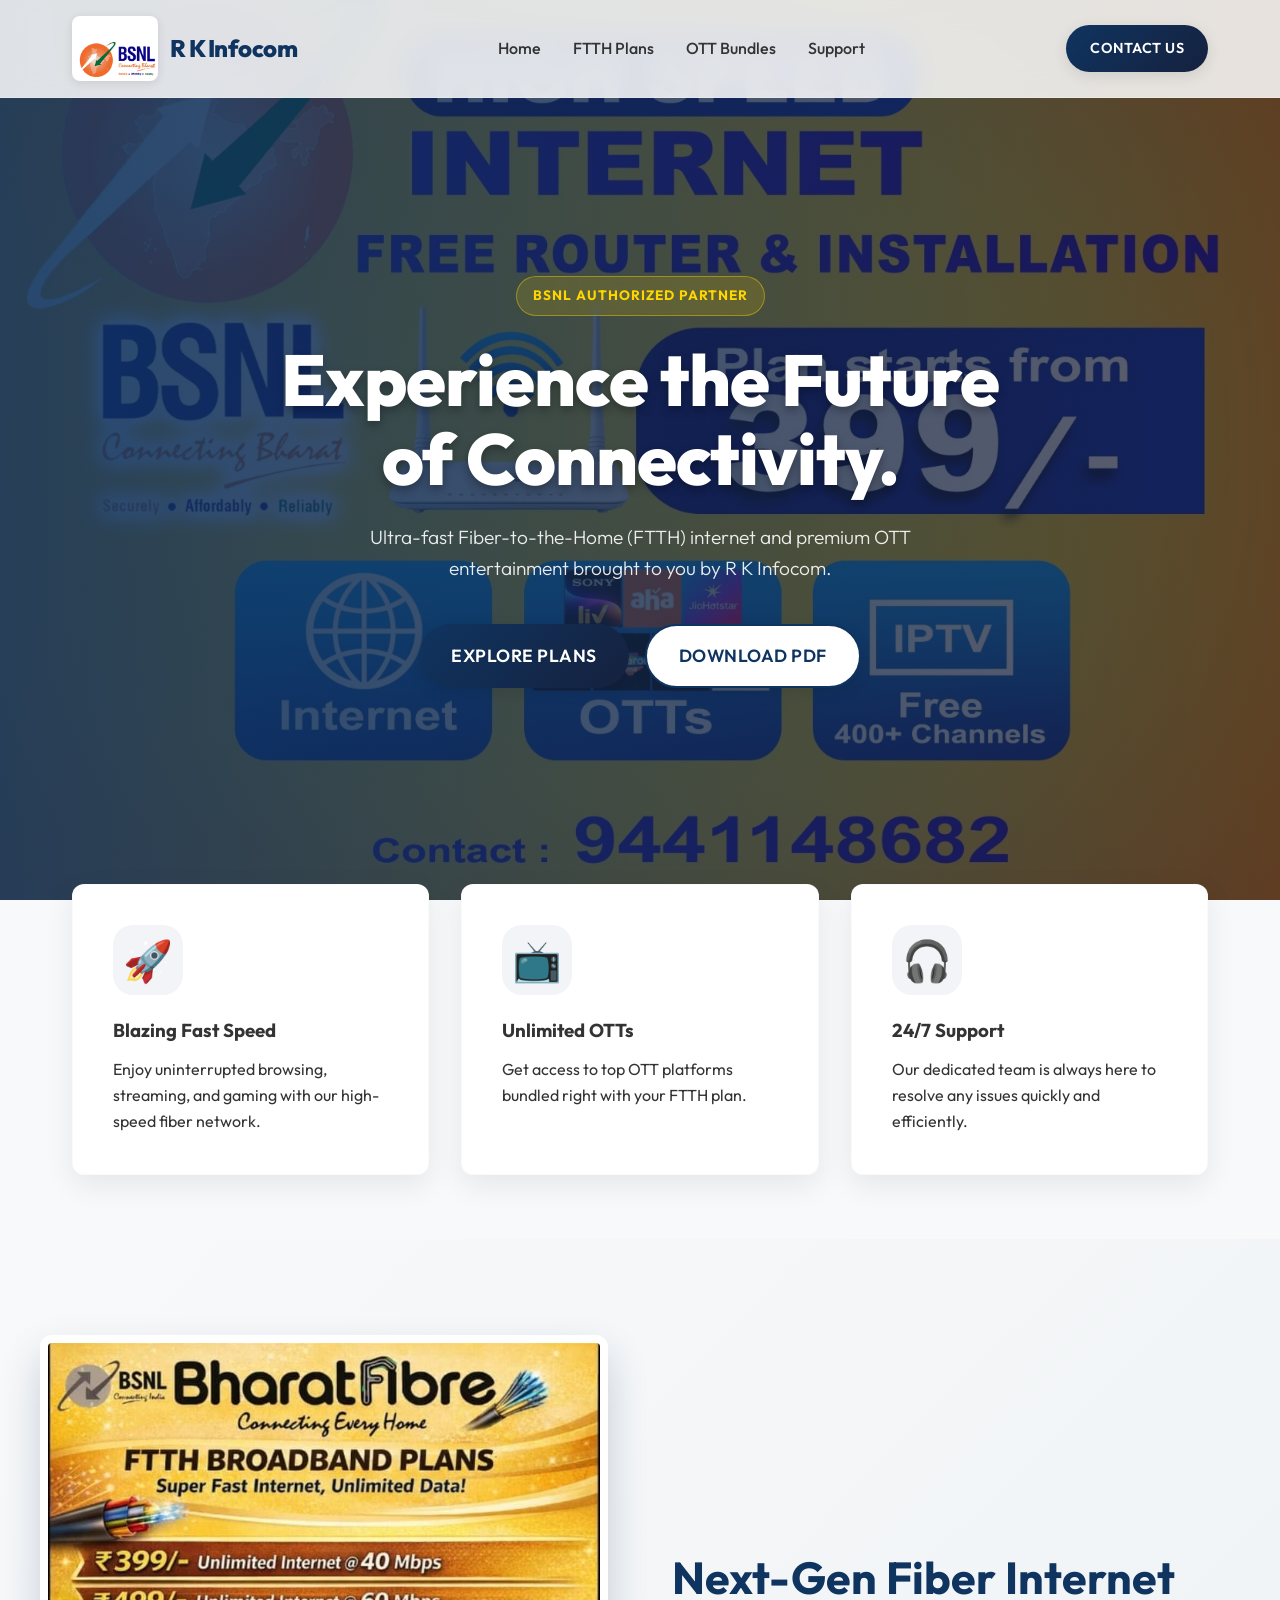
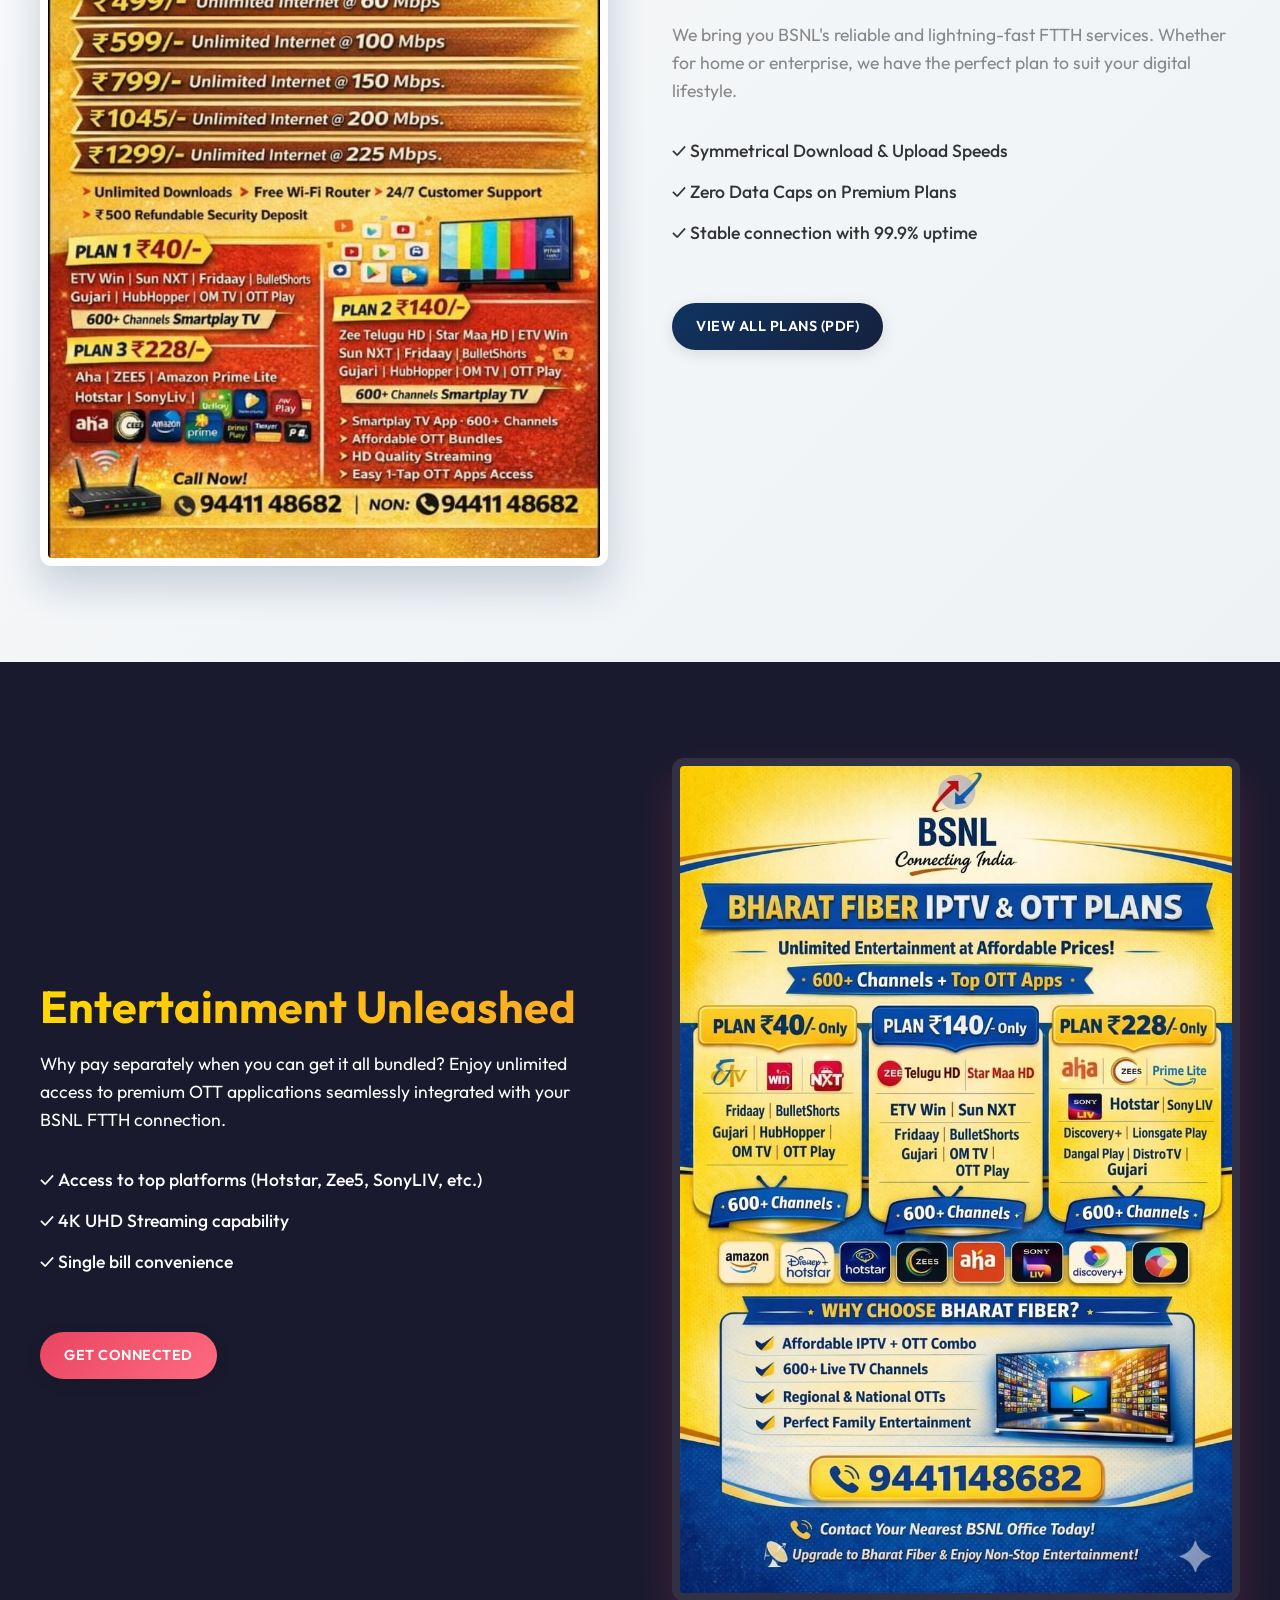
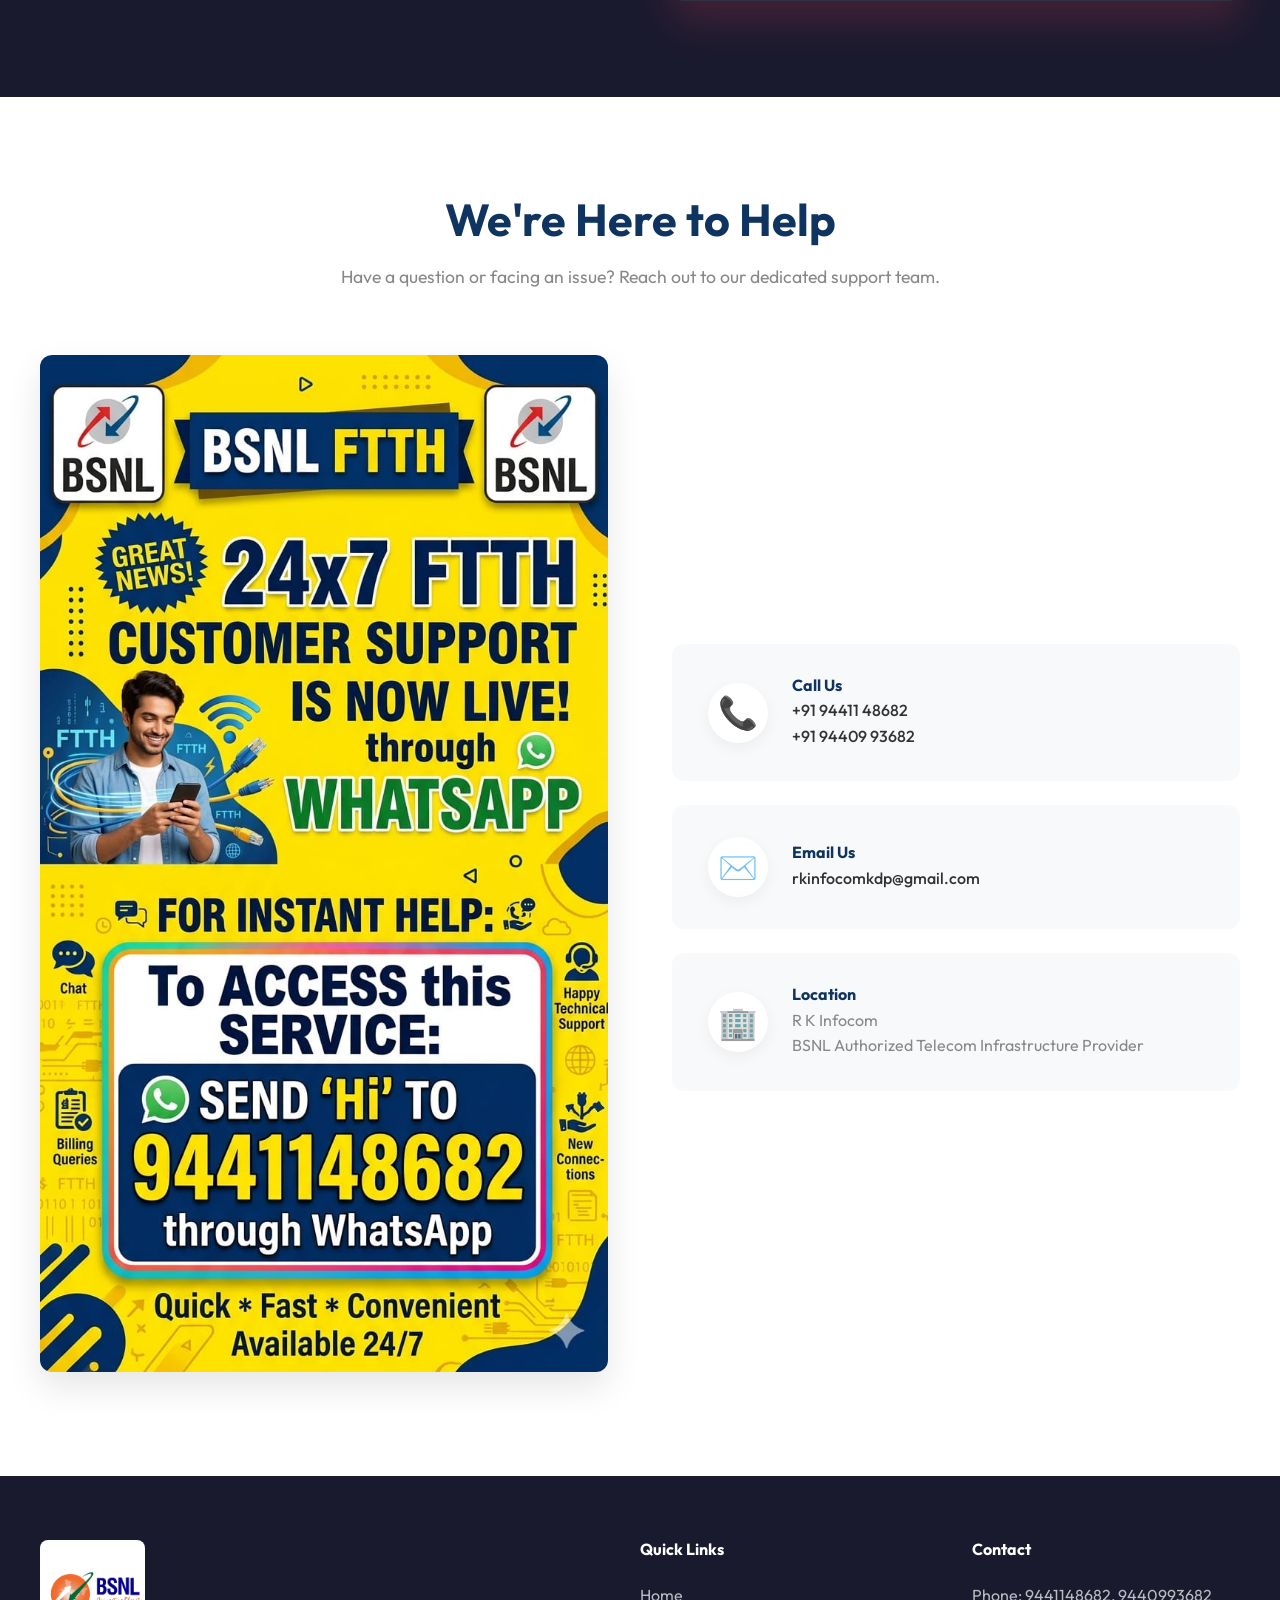
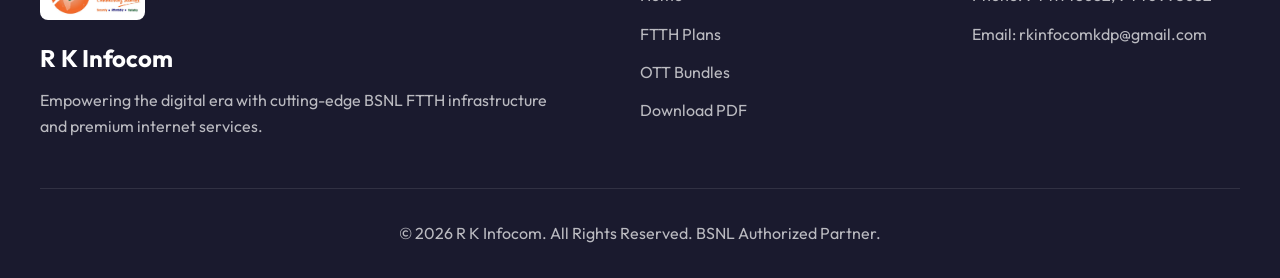
==== index.html @ 0e34efbb "Initial commit" ====
<!DOCTYPE html>
<html lang="en">
<head>
    <meta charset="UTF-8">
    <meta name="viewport" content="width=device-width, initial-scale=1.0">
    <title>R K Infocom | BSNL Authorized Telecom Infrastructure Provider</title>
    <meta name="description" content="R K Infocom - BSNL Authorized Telecom Infrastructure Provider. Experience blazing fast FTTH internet and unlimited OTT entertainment.">
    <link rel="preconnect" href="https://fonts.googleapis.com">
    <link rel="preconnect" href="https://fonts.gstatic.com" crossorigin>
    <link href="https://fonts.googleapis.com/css2?family=Outfit:wght@300;400;500;600;700;800&display=swap" rel="stylesheet">
    <link rel="stylesheet" href="style.css">
</head>
<body>
    <!-- Navbar -->
    <nav class="navbar" id="navbar">
        <div class="nav-container">
            <a href="#" class="logo-link">
                <img src="public/logo.jpg" alt="R K Infocom Logo" class="nav-logo">
                <span class="logo-text">R K Infocom</span>
            </a>
            <div class="nav-links">
                <a href="#hero">Home</a>
                <a href="#ftth">FTTH Plans</a>
                <a href="#ott">OTT Bundles</a>
                <a href="#support">Support</a>
            </div>
            <div class="nav-contact-btn">
                <a href="#support" class="btn btn-primary">Contact Us</a>
            </div>
            <div class="mobile-menu-btn" id="mobileMenuBtn">
                <span></span>
                <span></span>
                <span></span>
            </div>
        </div>
        <div class="mobile-menu" id="mobileMenu">
            <a href="#hero">Home</a>
            <a href="#ftth">FTTH Plans</a>
            <a href="#ott">OTT Bundles</a>
            <a href="#support">Support</a>
        </div>
    </nav>

    <!-- Hero Section -->
    <section id="hero" class="hero-section">
        <div class="hero-bg">
            <img src="public/poster.jpeg" alt="High Speed Internet Background" class="hero-img">
            <div class="hero-overlay"></div>
        </div>
        <div class="hero-content fade-up">
            <div class="badge">BSNL Authorized Partner</div>
            <h1 class="hero-title">Experience the Future of Connectivity.</h1>
            <p class="hero-subtitle">Ultra-fast Fiber-to-the-Home (FTTH) internet and premium OTT entertainment brought to you by R K Infocom.</p>
            <div class="hero-actions">
                <a href="#ftth" class="btn btn-primary btn-large">Explore Plans</a>
                <a href="public/FTTH_Plans.pdf" target="_blank" class="btn btn-secondary btn-large">Download PDF</a>
            </div>
        </div>
    </section>

    <!-- Features Overview -->
    <section class="features-section">
        <div class="features-grid">
            <div class="feature-card fade-up">
                <div class="feature-icon">🚀</div>
                <h3>Blazing Fast Speed</h3>
                <p>Enjoy uninterrupted browsing, streaming, and gaming with our high-speed fiber network.</p>
            </div>
            <div class="feature-card fade-up" style="transition-delay: 0.1s">
                <div class="feature-icon">📺</div>
                <h3>Unlimited OTTs</h3>
                <p>Get access to top OTT platforms bundled right with your FTTH plan.</p>
            </div>
            <div class="feature-card fade-up" style="transition-delay: 0.2s">
                <div class="feature-icon">🎧</div>
                <h3>24/7 Support</h3>
                <p>Our dedicated team is always here to resolve any issues quickly and efficiently.</p>
            </div>
        </div>
    </section>

    <!-- FTTH Plans Section -->
    <section id="ftth" class="content-section glass-bg">
        <div class="section-container row-reverse">
            <div class="section-text fade-up">
                <h2 class="section-title">Next-Gen Fiber Internet</h2>
                <p class="section-description">We bring you BSNL's reliable and lightning-fast FTTH services. Whether for home or enterprise, we have the perfect plan to suit your digital lifestyle.</p>
                <ul class="benefit-list">
                    <li>✓ Symmetrical Download & Upload Speeds</li>
                    <li>✓ Zero Data Caps on Premium Plans</li>
                    <li>✓ Stable connection with 99.9% uptime</li>
                </ul>
                <a href="public/FTTH_Plans.pdf" target="_blank" class="btn btn-primary mt-4">View All Plans (PDF)</a>
            </div>
            <div class="section-image fade-up">
                <div class="image-wrapper shadow-blue">
                    <img src="public/ftth.jpeg" alt="FTTH Plans Showcase">
                </div>
            </div>
        </div>
    </section>

    <!-- OTT Bundles Section -->
    <section id="ott" class="content-section bg-dark">
        <div class="section-container">
            <div class="section-text fade-up">
                <h2 class="section-title text-gradient">Entertainment Unleashed</h2>
                <p class="section-description text-light">Why pay separately when you can get it all bundled? Enjoy unlimited access to premium OTT applications seamlessly integrated with your BSNL FTTH connection.</p>
                <ul class="benefit-list text-light">
                    <li>✓ Access to top platforms (Hotstar, Zee5, SonyLIV, etc.)</li>
                    <li>✓ 4K UHD Streaming capability</li>
                    <li>✓ Single bill convenience</li>
                </ul>
                <a href="#support" class="btn btn-accent mt-4">Get Connected</a>
            </div>
            <div class="section-image fade-up">
                <div class="image-wrapper shadow-purple">
                    <img src="public/otts.jpeg" alt="OTT Entertainment Bundles">
                </div>
            </div>
        </div>
    </section>

    <!-- Support Section -->
    <section id="support" class="support-section">
        <div class="support-header fade-up">
            <h2 class="section-title">We're Here to Help</h2>
            <p class="section-description">Have a question or facing an issue? Reach out to our dedicated support team.</p>
        </div>
        
        <div class="support-container">
            <div class="support-image fade-up">
                <img src="public/support.jpeg" alt="Customer Support">
            </div>
            
            <div class="contact-cards fade-up">
                <div class="contact-card">
                    <div class="contact-icon">📞</div>
                    <div class="contact-info">
                        <h4>Call Us</h4>
                        <p><a href="tel:+919441148682">+91 94411 48682</a></p>
                        <p><a href="tel:+919440993682">+91 94409 93682</a></p>
                    </div>
                </div>
                
                <div class="contact-card">
                    <div class="contact-icon">✉️</div>
                    <div class="contact-info">
                        <h4>Email Us</h4>
                        <p><a href="mailto:rkinfocomkdp@gmail.com">rkinfocomkdp@gmail.com</a></p>
                    </div>
                </div>
                
                <div class="contact-card">
                    <div class="contact-icon">🏢</div>
                    <div class="contact-info">
                        <h4>Location</h4>
                        <p>R K Infocom</p>
                        <p>BSNL Authorized Telecom Infrastructure Provider</p>
                    </div>
                </div>
            </div>
        </div>
    </section>

    <!-- Footer -->
    <footer class="footer">
        <div class="footer-top">
            <div class="footer-brand">
                <img src="public/logo.jpg" alt="R K Infocom Logo" class="footer-logo">
                <h3>R K Infocom</h3>
                <p>Empowering the digital era with cutting-edge BSNL FTTH infrastructure and premium internet services.</p>
            </div>
            <div class="footer-links">
                <h4>Quick Links</h4>
                <a href="#hero">Home</a>
                <a href="#ftth">FTTH Plans</a>
                <a href="#ott">OTT Bundles</a>
                <a href="public/FTTH_Plans.pdf" target="_blank">Download PDF</a>
            </div>
            <div class="footer-contact">
                <h4>Contact</h4>
                <p>Phone: 9441148682, 9440993682</p>
                <p>Email: rkinfocomkdp@gmail.com</p>
            </div>
        </div>
        <div class="footer-bottom">
            <p>&copy; 2026 R K Infocom. All Rights Reserved. BSNL Authorized Partner.</p>
        </div>
    </footer>

    <script src="script.js"></script>
</body>
</html>
---- style.css ----
:root {
    --primary: #0f3460;
    --primary-light: #16213e;
    --secondary: #e94560;
    --accent: #f9a826;
    --yellow: #ffd700;
    --bg-light: #f8f9fa;
    --bg-dark: #1a1a2e;
    --text-main: #333333;
    --text-light: #ffffff;
    --text-muted: #888888;
    --glass-bg: rgba(255, 255, 255, 0.85);
    --glass-border: rgba(255, 255, 255, 0.2);
    --shadow: 0 8px 32px rgba(0, 0, 0, 0.1);
    --radius: 12px;
    --transition: 0.3s cubic-bezier(0.25, 0.8, 0.25, 1);
}

* {
    margin: 0;
    padding: 0;
    box-sizing: border-box;
    font-family: 'Outfit', sans-serif;
    scroll-behavior: smooth;
}

body {
    background-color: var(--bg-light);
    color: var(--text-main);
    overflow-x: hidden;
    line-height: 1.6;
}

/* Typography */
h1, h2, h3, h4, h5, h6 {
    font-weight: 700;
    line-height: 1.2;
    margin-bottom: 1rem;
}

a {
    text-decoration: none;
    color: inherit;
    transition: var(--transition);
}

.text-gradient {
    background: linear-gradient(90deg, var(--yellow), var(--accent));
    -webkit-background-clip: text;
    -webkit-text-fill-color: transparent;
}

.text-light {
    color: var(--text-light) !important;
}

.mt-4 {
    margin-top: 1.5rem;
}

/* Buttons */
.btn {
    display: inline-flex;
    align-items: center;
    justify-content: center;
    padding: 0.75rem 1.5rem;
    border-radius: 50px;
    font-weight: 600;
    cursor: pointer;
    border: none;
    transition: var(--transition);
    text-transform: uppercase;
    letter-spacing: 0.5px;
    font-size: 0.9rem;
    box-shadow: 0 4px 15px rgba(0,0,0,0.1);
}

.btn:hover {
    transform: translateY(-3px);
    box-shadow: 0 8px 20px rgba(0,0,0,0.15);
}

.btn-primary {
    background: linear-gradient(135deg, var(--primary), var(--primary-light));
    color: white;
}

.btn-primary:hover {
    background: linear-gradient(135deg, var(--primary-light), var(--primary));
    color: white;
}

.btn-secondary {
    background: white;
    color: var(--primary);
    border: 2px solid var(--primary);
}

.btn-secondary:hover {
    background: var(--primary);
    color: white;
}

.btn-accent {
    background: linear-gradient(135deg, var(--secondary), #ff6b81);
    color: white;
}

.btn-accent:hover {
    box-shadow: 0 8px 25px rgba(233, 69, 96, 0.4);
    color: white;
}

.btn-large {
    padding: 1rem 2rem;
    font-size: 1.1rem;
}

/* Navbar */
.navbar {
    position: fixed;
    top: 0;
    left: 0;
    width: 100%;
    z-index: 1000;
    background: var(--glass-bg);
    backdrop-filter: blur(12px);
    -webkit-backdrop-filter: blur(12px);
    border-bottom: 1px solid var(--glass-border);
    transition: var(--transition);
}

.navbar.scrolled {
    box-shadow: var(--shadow);
    background: rgba(255, 255, 255, 0.95);
}

.nav-container {
    max-width: 1200px;
    margin: 0 auto;
    padding: 1rem 2rem;
    display: flex;
    justify-content: space-between;
    align-items: center;
}

.logo-link {
    display: flex;
    align-items: center;
    gap: 12px;
}

.nav-logo {
    height: 65px;
    width: auto;
    border-radius: 8px;
    box-shadow: 0 2px 10px rgba(0,0,0,0.1);
    background-color: white;
    padding: 2px;
}

.logo-text {
    font-size: 1.5rem;
    font-weight: 800;
    color: var(--primary);
    letter-spacing: -0.5px;
}

.nav-links {
    display: flex;
    gap: 2rem;
}

.nav-links a {
    font-weight: 500;
    color: var(--text-main);
    position: relative;
}

.nav-links a::after {
    content: '';
    position: absolute;
    bottom: -4px;
    left: 0;
    width: 0;
    height: 2px;
    background: var(--secondary);
    transition: var(--transition);
}

.nav-links a:hover {
    color: var(--secondary);
}

.nav-links a:hover::after {
    width: 100%;
}

.mobile-menu-btn {
    display: none;
    flex-direction: column;
    gap: 5px;
    cursor: pointer;
}

.mobile-menu-btn span {
    width: 25px;
    height: 3px;
    background-color: var(--primary);
    transition: var(--transition);
}

.mobile-menu {
    display: none;
    background: white;
    padding: 1rem 2rem;
    box-shadow: 0 10px 20px rgba(0,0,0,0.1);
}

.mobile-menu.active {
    display: flex;
    flex-direction: column;
    gap: 1rem;
}

.mobile-menu a {
    font-weight: 500;
    padding: 0.5rem 0;
    border-bottom: 1px solid #eee;
}

/* Hero Section */
.hero-section {
    position: relative;
    min-height: 100vh;
    display: flex;
    align-items: center;
    padding: 8rem 2rem 4rem;
    overflow: hidden;
}

.hero-bg {
    position: absolute;
    top: 0;
    left: 0;
    width: 100%;
    height: 100%;
    z-index: -1;
}

.hero-img {
    width: 100%;
    height: 100%;
    object-fit: cover;
}

.hero-overlay {
    position: absolute;
    top: 0;
    left: 0;
    width: 100%;
    height: 100%;
    background: linear-gradient(to right, rgba(15, 52, 96, 0.9) 0%, rgba(26, 26, 46, 0.7) 100%);
}

.hero-content {
    max-width: 800px;
    margin: 0 auto;
    text-align: center;
    color: white;
    z-index: 1;
}

.badge {
    display: inline-block;
    padding: 0.5rem 1rem;
    background: rgba(255, 215, 0, 0.15);
    backdrop-filter: blur(4px);
    border: 1px solid rgba(255, 215, 0, 0.4);
    border-radius: 50px;
    font-size: 0.85rem;
    font-weight: 700;
    margin-bottom: 1.5rem;
    letter-spacing: 1px;
    text-transform: uppercase;
    color: var(--yellow);
}

.hero-title {
    font-size: 4.5rem;
    font-weight: 800;
    line-height: 1.1;
    margin-bottom: 1.5rem;
    letter-spacing: -1px;
    text-shadow: 0 4px 10px rgba(0,0,0,0.3);
}

.hero-subtitle {
    font-size: 1.2rem;
    font-weight: 300;
    margin-bottom: 2.5rem;
    opacity: 0.9;
    max-width: 600px;
    margin-left: auto;
    margin-right: auto;
}

.hero-actions {
    display: flex;
    gap: 1rem;
    justify-content: center;
}

/* Features Grid */
.features-section {
    padding: 4rem 2rem;
    max-width: 1200px;
    margin: -5rem auto 0;
    position: relative;
    z-index: 10;
}

.features-grid {
    display: grid;
    grid-template-columns: repeat(auto-fit, minmax(300px, 1fr));
    gap: 2rem;
}

.feature-card {
    background: white;
    padding: 2.5rem;
    border-radius: var(--radius);
    box-shadow: 0 10px 30px rgba(0,0,0,0.08);
    transition: var(--transition);
    border: 1px solid rgba(0,0,0,0.02);
}

.feature-card:hover {
    transform: translateY(-10px);
    box-shadow: 0 15px 40px rgba(0,0,0,0.12);
}

.feature-icon {
    font-size: 2.5rem;
    margin-bottom: 1.5rem;
    background: rgba(15, 52, 96, 0.05);
    width: 70px;
    height: 70px;
    display: flex;
    align-items: center;
    justify-content: center;
    border-radius: 20px;
}

/* Content Sections */
.content-section {
    padding: 6rem 2rem;
}

.glass-bg {
    background: linear-gradient(135deg, #f8f9fa 0%, #eef2f5 100%);
}

.bg-dark {
    background-color: var(--bg-dark);
    color: white;
}

.section-container {
    max-width: 1200px;
    margin: 0 auto;
    display: flex;
    align-items: center;
    gap: 4rem;
}

.section-container.row-reverse {
    flex-direction: row-reverse;
}

.section-text {
    flex: 1;
}

.section-title {
    font-size: 2.8rem;
    margin-bottom: 1rem;
    color: var(--primary);
}

.bg-dark .section-title {
    color: white;
}

.section-description {
    font-size: 1.1rem;
    color: var(--text-muted);
    margin-bottom: 2rem;
}

.benefit-list {
    list-style: none;
    margin-bottom: 2rem;
}

.benefit-list li {
    font-size: 1.1rem;
    margin-bottom: 0.8rem;
    display: flex;
    align-items: center;
    gap: 10px;
    font-weight: 500;
}

.section-image {
    flex: 1;
    position: relative;
}

.image-wrapper {
    border-radius: var(--radius);
    overflow: hidden;
    transition: var(--transition);
}

.image-wrapper img {
    width: 100%;
    height: auto;
    display: block;
    transition: transform 0.5s ease;
}

.image-wrapper:hover img {
    transform: scale(1.05);
}

.shadow-blue {
    box-shadow: 0 20px 40px rgba(15, 52, 96, 0.2);
    border: 8px solid white;
}

.shadow-purple {
    box-shadow: 0 20px 40px rgba(233, 69, 96, 0.2);
    border: 8px solid rgba(255, 255, 255, 0.1);
}

/* Support Section */
.support-section {
    padding: 6rem 2rem;
    background: #ffffff;
}

.support-header {
    text-align: center;
    max-width: 700px;
    margin: 0 auto 4rem;
}

.support-container {
    max-width: 1200px;
    margin: 0 auto;
    display: flex;
    gap: 4rem;
    align-items: center;
}

.support-image {
    flex: 1;
}

.support-image img {
    width: 100%;
    border-radius: var(--radius);
    box-shadow: 0 15px 35px rgba(0,0,0,0.1);
}

.contact-cards {
    flex: 1;
    display: flex;
    flex-direction: column;
    gap: 1.5rem;
}

.contact-card {
    display: flex;
    align-items: center;
    gap: 1.5rem;
    padding: 2rem;
    background: #f8f9fa;
    border-radius: var(--radius);
    transition: var(--transition);
    border-left: 4px solid transparent;
}

.contact-card:hover {
    background: white;
    box-shadow: 0 10px 25px rgba(0,0,0,0.05);
    border-left: 4px solid var(--secondary);
    transform: translateX(5px);
}

.contact-icon {
    font-size: 2rem;
    background: white;
    width: 60px;
    height: 60px;
    display: flex;
    align-items: center;
    justify-content: center;
    border-radius: 50%;
    box-shadow: 0 5px 15px rgba(0,0,0,0.05);
}

.contact-info h4 {
    margin-bottom: 0.2rem;
    color: var(--primary);
}

.contact-info p {
    color: var(--text-muted);
}

.contact-info a {
    color: var(--text-main);
    font-weight: 500;
}

.contact-info a:hover {
    color: var(--secondary);
}

/* Footer */
.footer {
    background: var(--bg-dark);
    color: rgba(255, 255, 255, 0.7);
    padding: 4rem 2rem 2rem;
}

.footer-top {
    max-width: 1200px;
    margin: 0 auto;
    display: grid;
    grid-template-columns: 2fr 1fr 1fr;
    gap: 4rem;
    margin-bottom: 3rem;
}

.footer-logo {
    height: 80px;
    border-radius: 8px;
    margin-bottom: 1rem;
    background-color: white;
    padding: 4px;
}

.footer-brand h3 {
    color: white;
    font-size: 1.5rem;
}

.footer-links h4, .footer-contact h4 {
    color: white;
    margin-bottom: 1.5rem;
}

.footer-links a {
    display: block;
    margin-bottom: 0.8rem;
}

.footer-links a:hover {
    color: var(--accent);
    padding-left: 5px;
}

.footer-contact p {
    margin-bottom: 0.8rem;
}

.footer-bottom {
    max-width: 1200px;
    margin: 0 auto;
    text-align: center;
    padding-top: 2rem;
    border-top: 1px solid rgba(255, 255, 255, 0.1);
}

/* Animations */
.fade-up {
    opacity: 0;
    transform: translateY(30px);
    transition: opacity 0.8s ease-out, transform 0.8s ease-out;
}

.fade-up.visible {
    opacity: 1;
    transform: translateY(0);
}

/* Responsive */
@media (max-width: 992px) {
    .hero-title {
        font-size: 3.5rem;
    }
    .section-container, .support-container {
        flex-direction: column !important;
    }
    .features-section {
        margin-top: 0;
        padding-top: 2rem;
    }
    .footer-top {
        grid-template-columns: 1fr 1fr;
    }
}

@media (max-width: 768px) {
    .nav-links, .nav-contact-btn {
        display: none;
    }
    .mobile-menu-btn {
        display: flex;
    }
    .hero-title {
        font-size: 2.8rem;
    }
    .hero-actions {
        flex-direction: column;
    }
    .footer-top {
        grid-template-columns: 1fr;
        gap: 2rem;
    }
    .section-title {
        font-size: 2.2rem;
    }
}
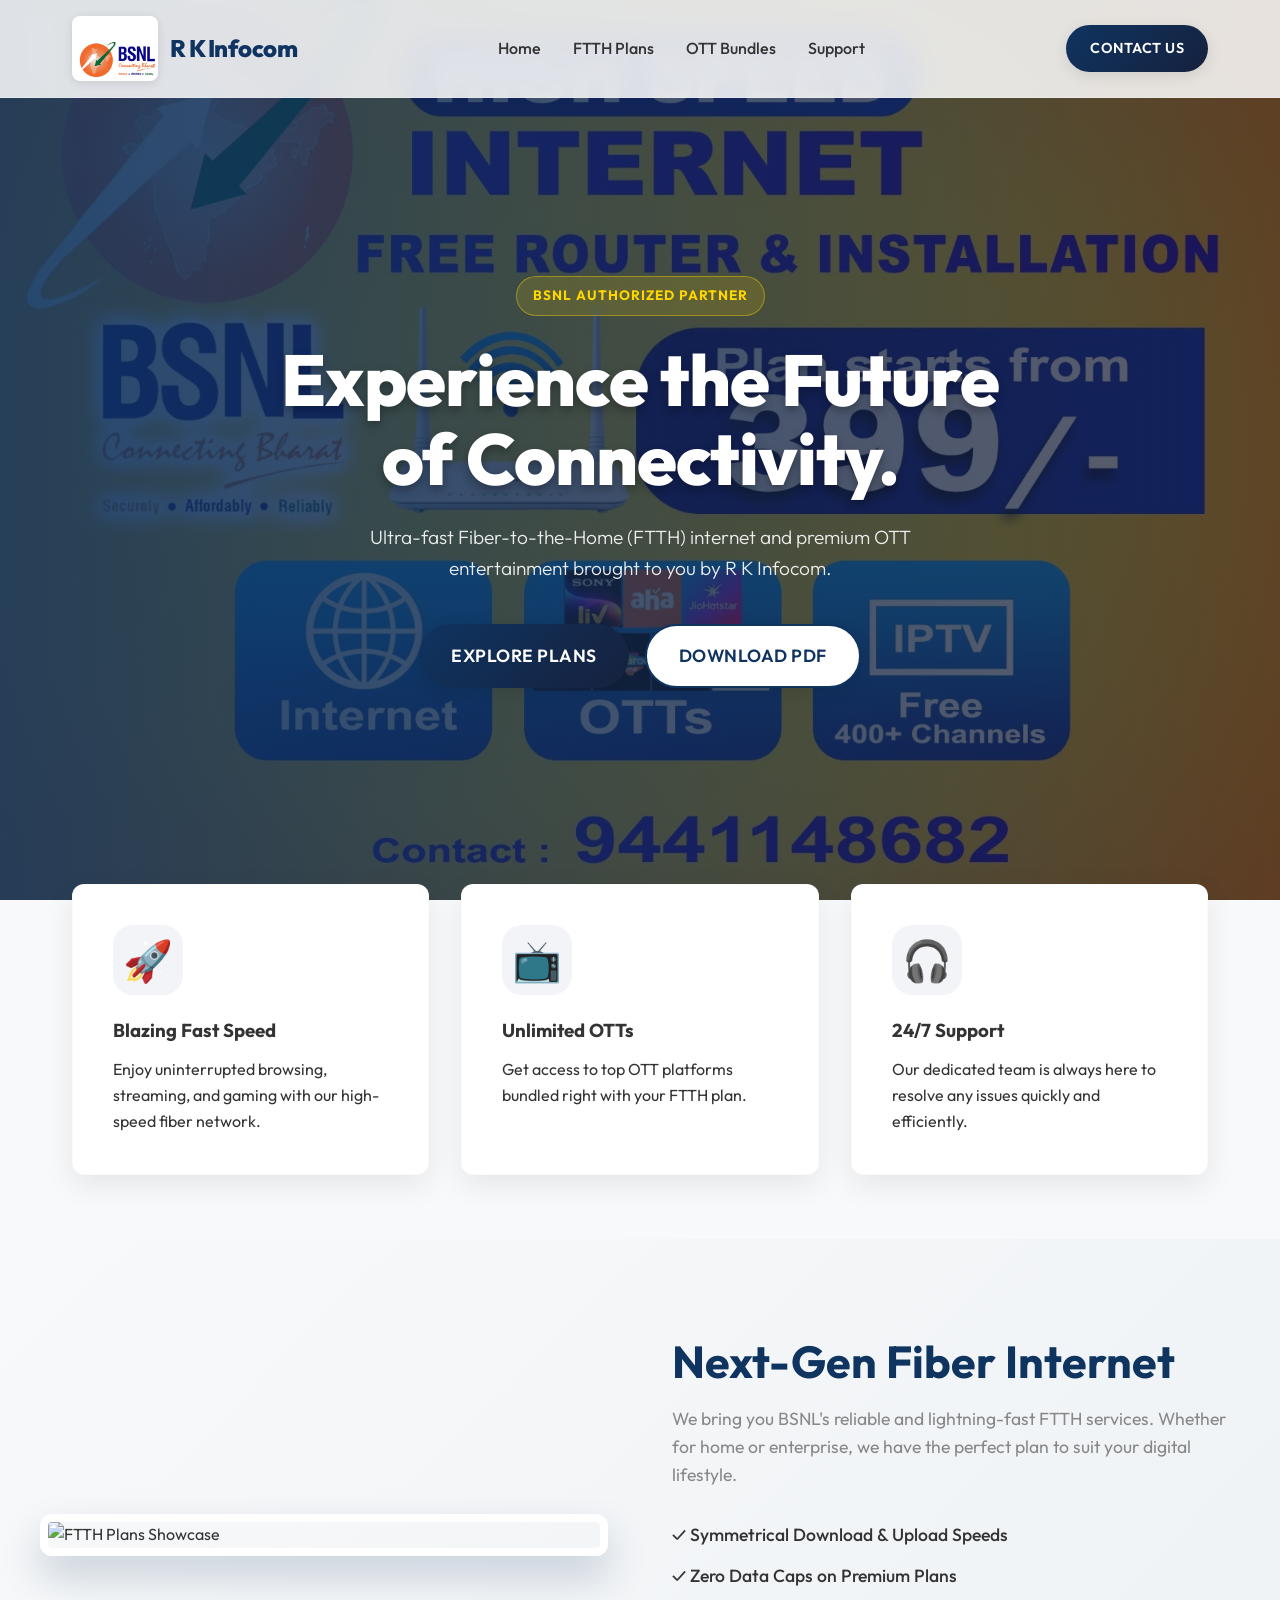
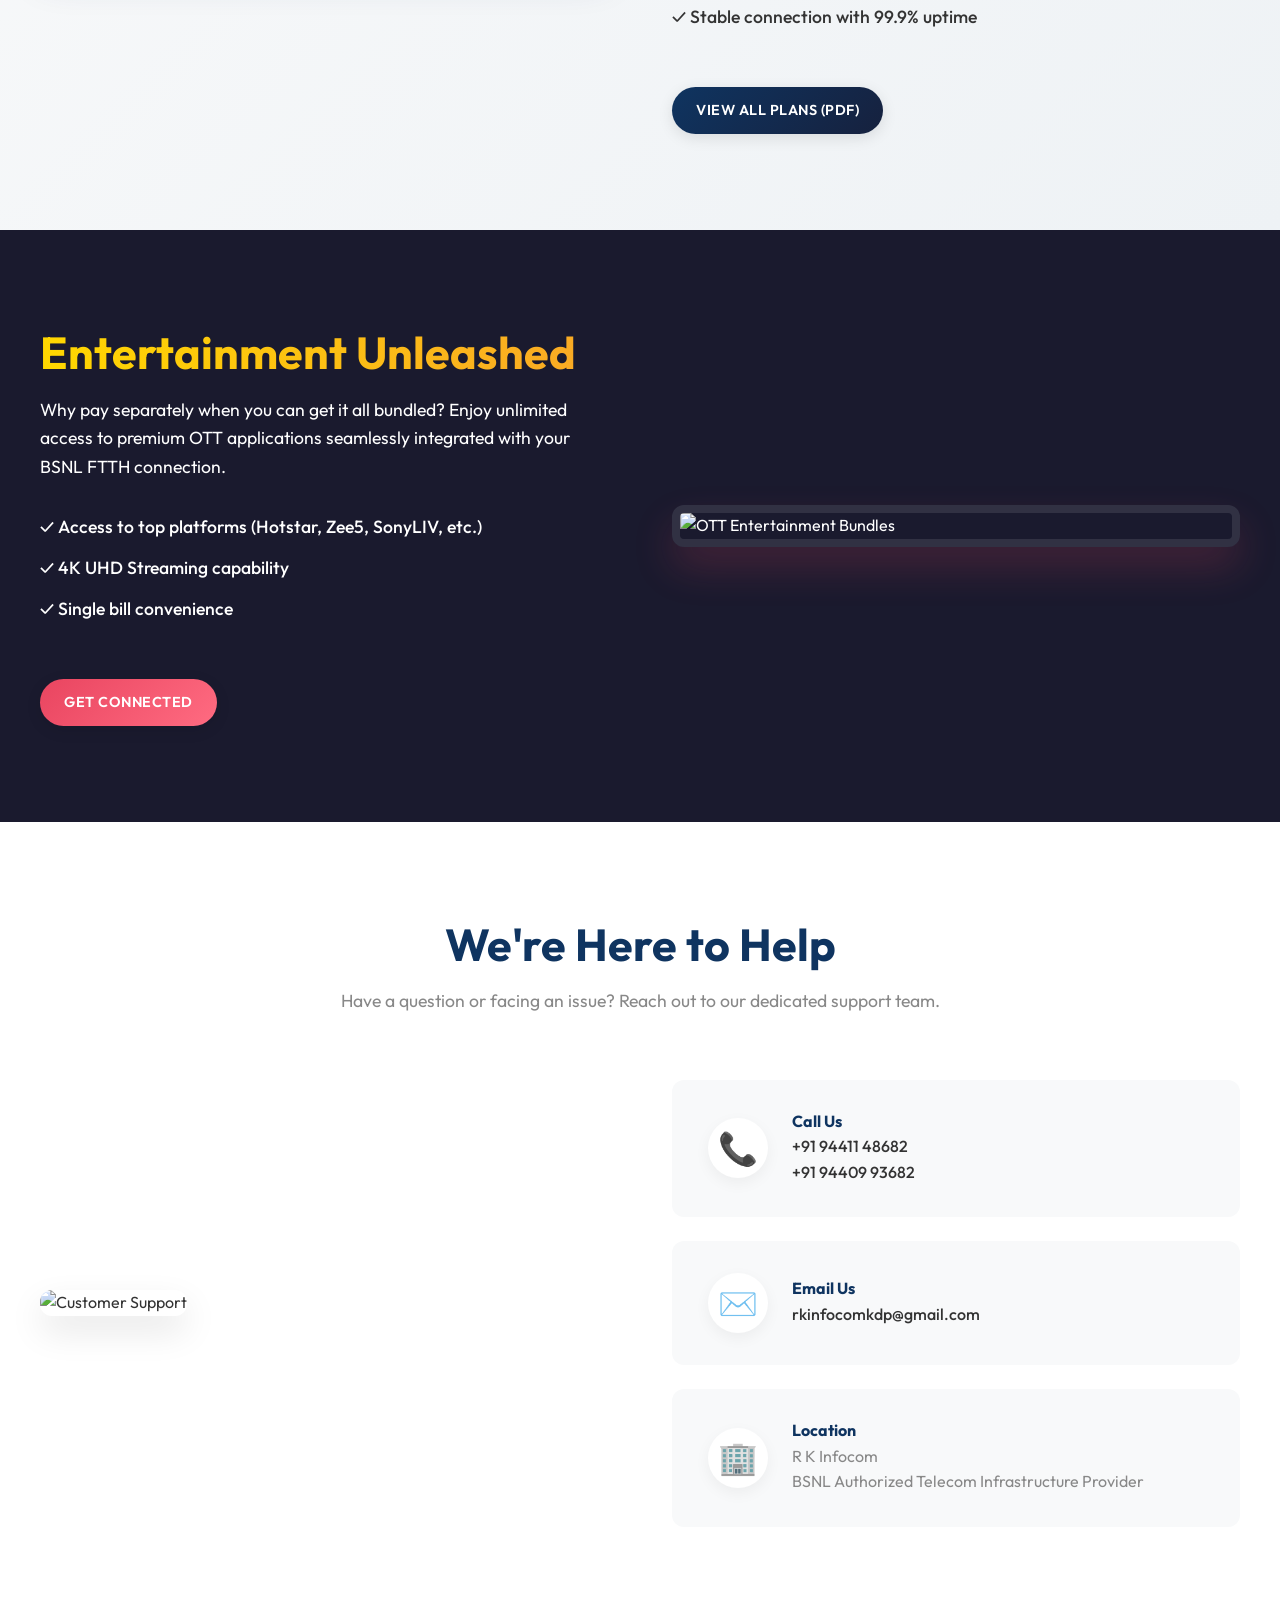
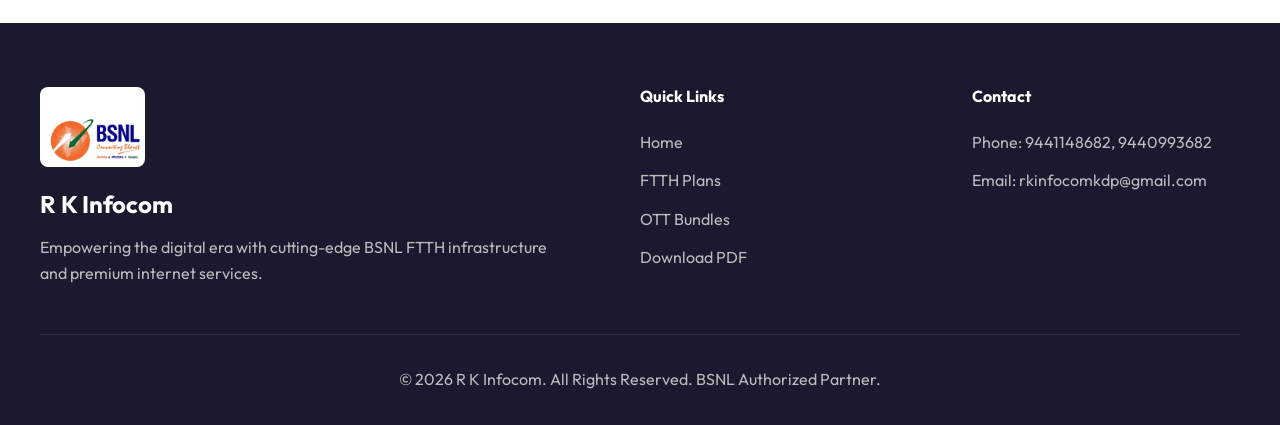
==== commit 164f6c0a: "Update image and PDF links to remove 'public/' prefix" ====
--- a/index.html
+++ b/index.html
@@ -90,11 +90,11 @@
                     <li>✓ Zero Data Caps on Premium Plans</li>
                     <li>✓ Stable connection with 99.9% uptime</li>
                 </ul>
-                <a href="public/FTTH_Plans.pdf" target="_blank" class="btn btn-primary mt-4">View All Plans (PDF)</a>
+                <a href="FTTH_Plans.pdf" target="_blank" class="btn btn-primary mt-4">View All Plans (PDF)</a>
             </div>
             <div class="section-image fade-up">
                 <div class="image-wrapper shadow-blue">
-                    <img src="public/ftth.jpeg" alt="FTTH Plans Showcase">
+                    <img src="ftth.jpeg" alt="FTTH Plans Showcase">
                 </div>
             </div>
         </div>
@@ -115,7 +115,7 @@
             </div>
             <div class="section-image fade-up">
                 <div class="image-wrapper shadow-purple">
-                    <img src="public/otts.jpeg" alt="OTT Entertainment Bundles">
+                    <img src="otts.jpeg" alt="OTT Entertainment Bundles">
                 </div>
             </div>
         </div>
@@ -130,7 +130,7 @@
         
         <div class="support-container">
             <div class="support-image fade-up">
-                <img src="public/support.jpeg" alt="Customer Support">
+                <img src="support.jpeg" alt="Customer Support">
             </div>
             
             <div class="contact-cards fade-up">
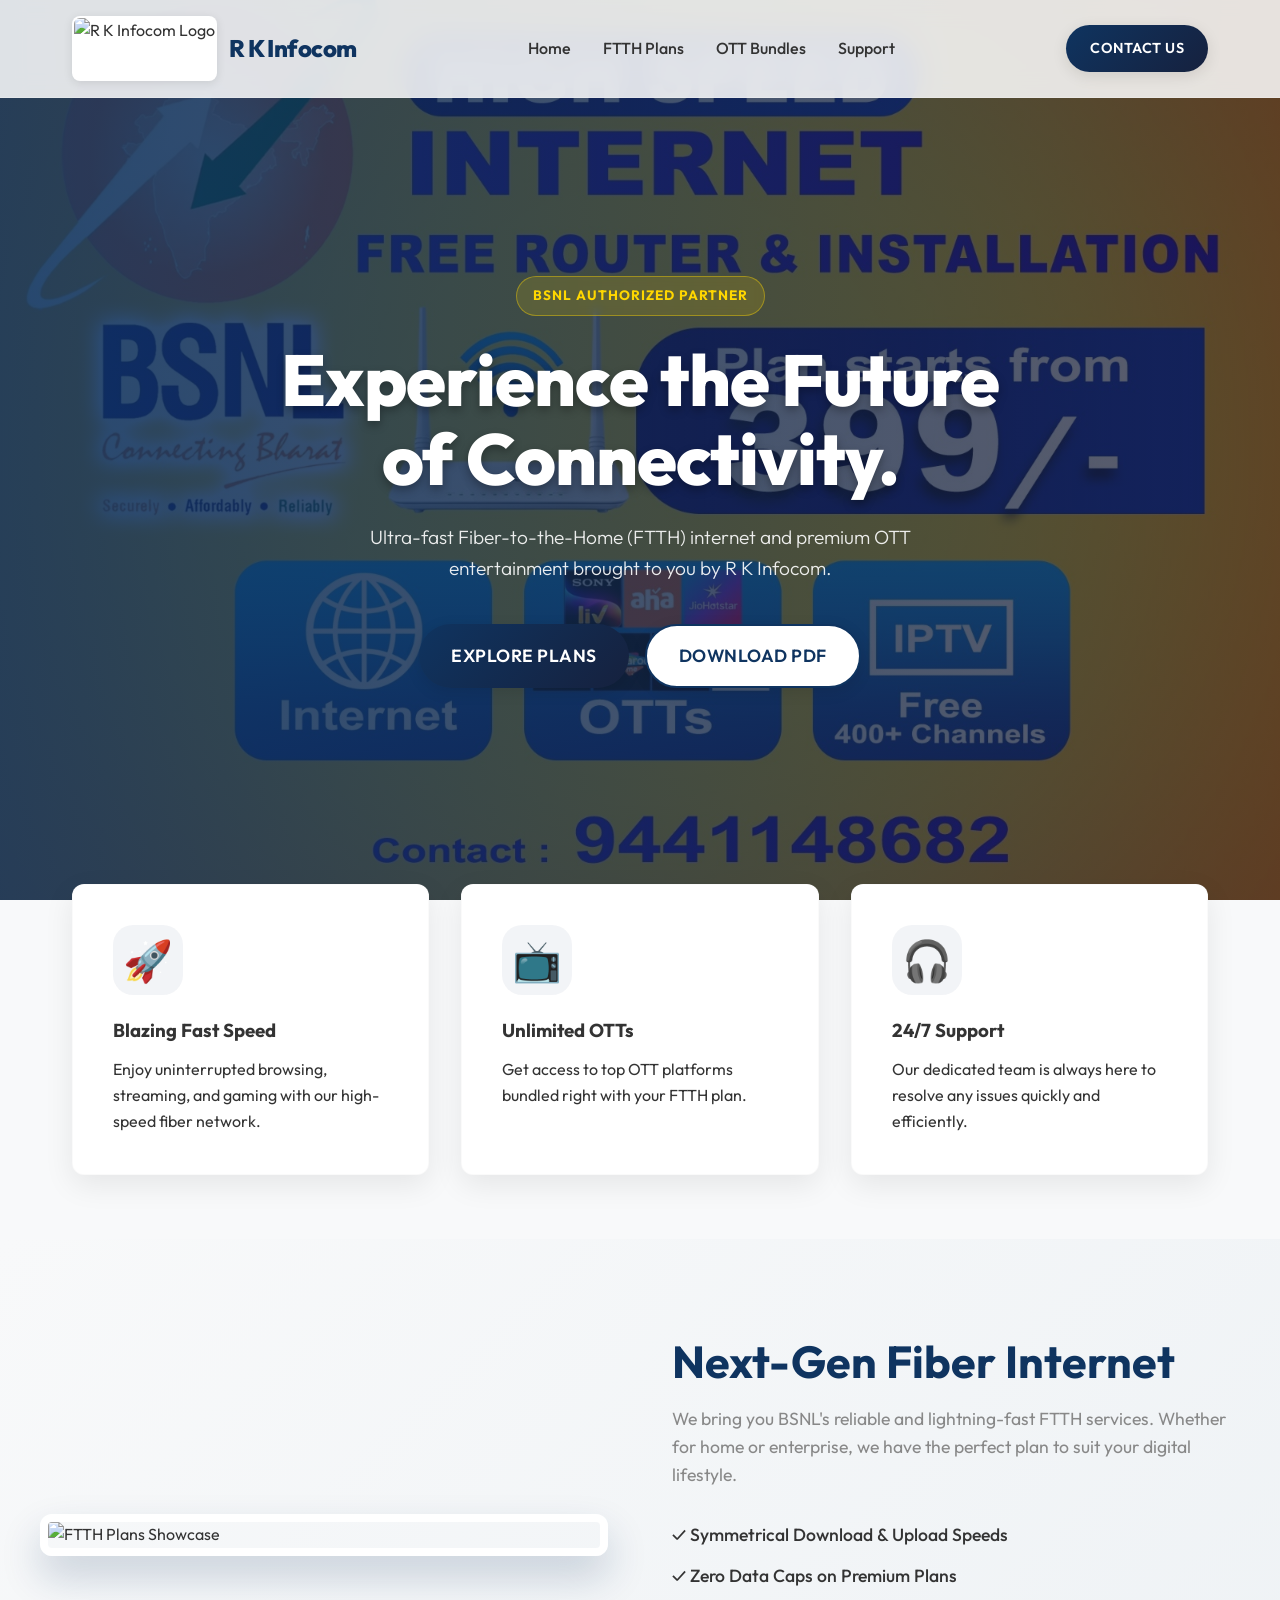
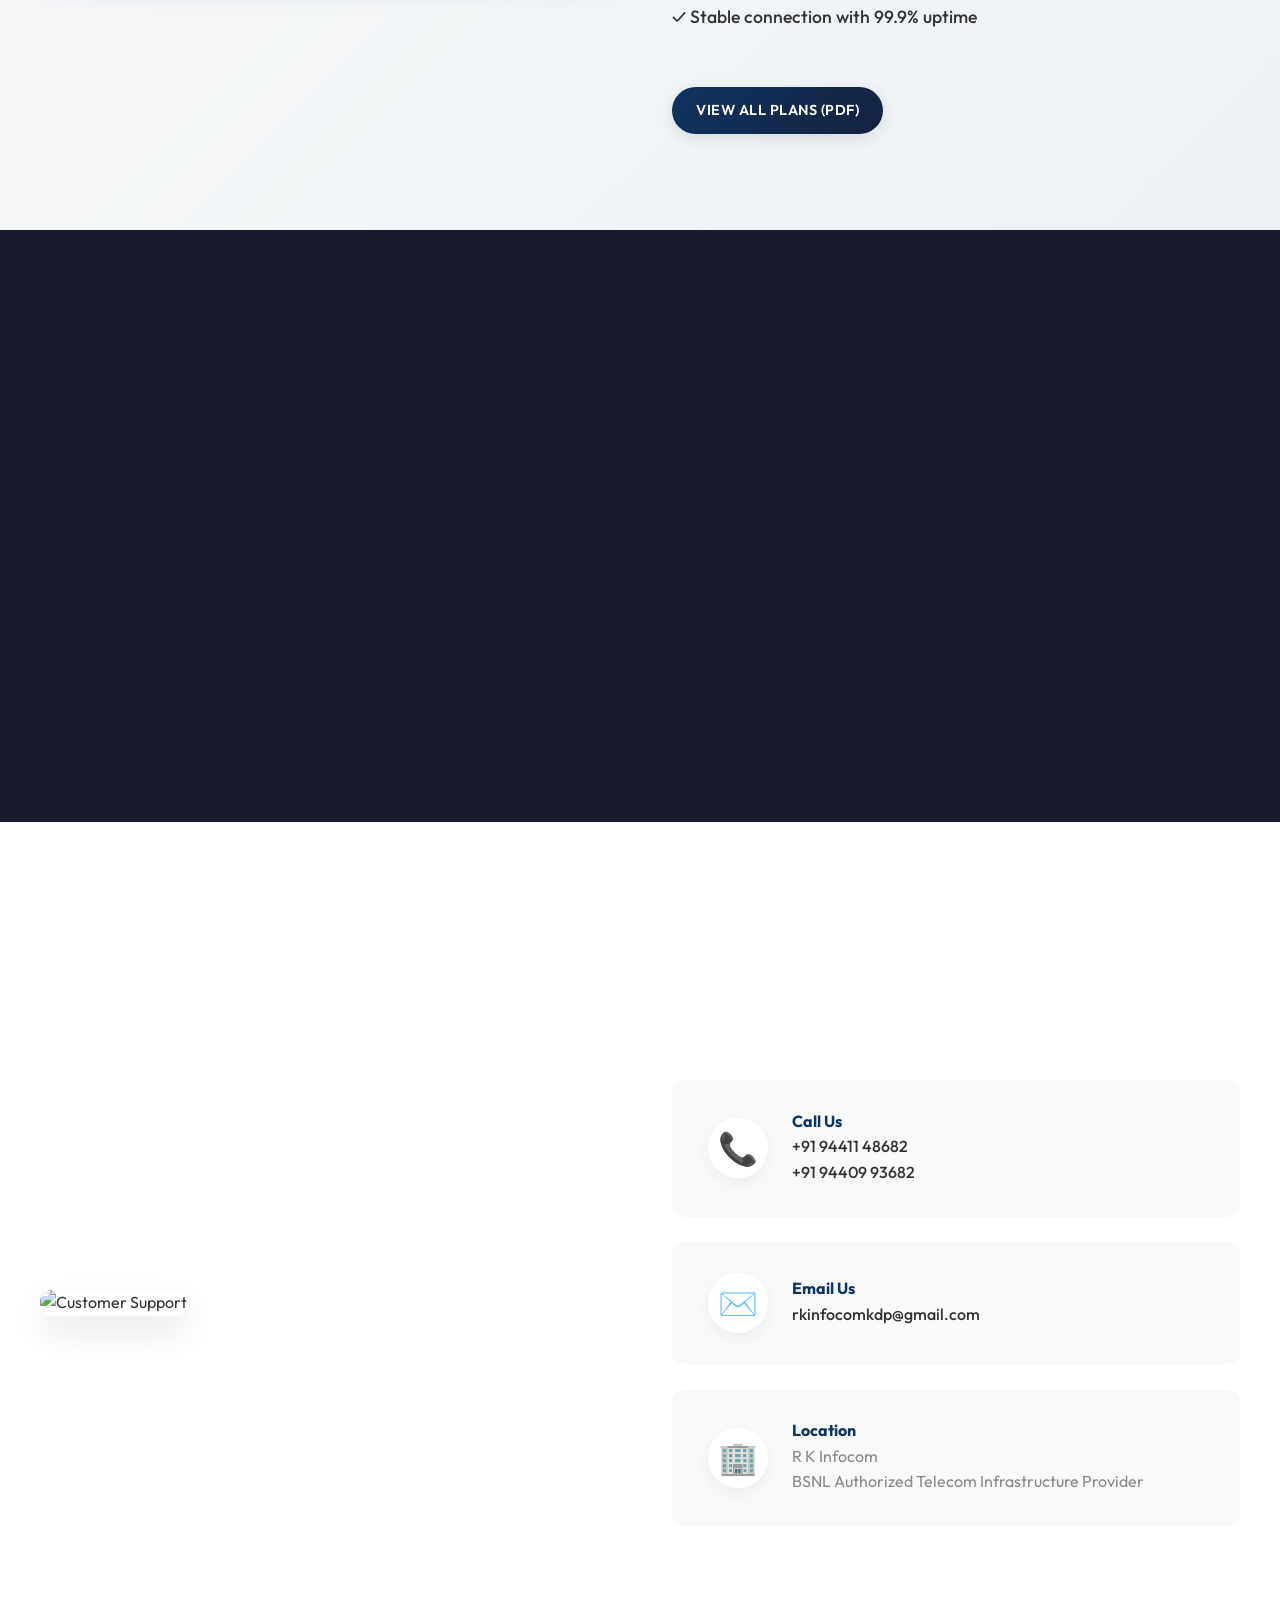
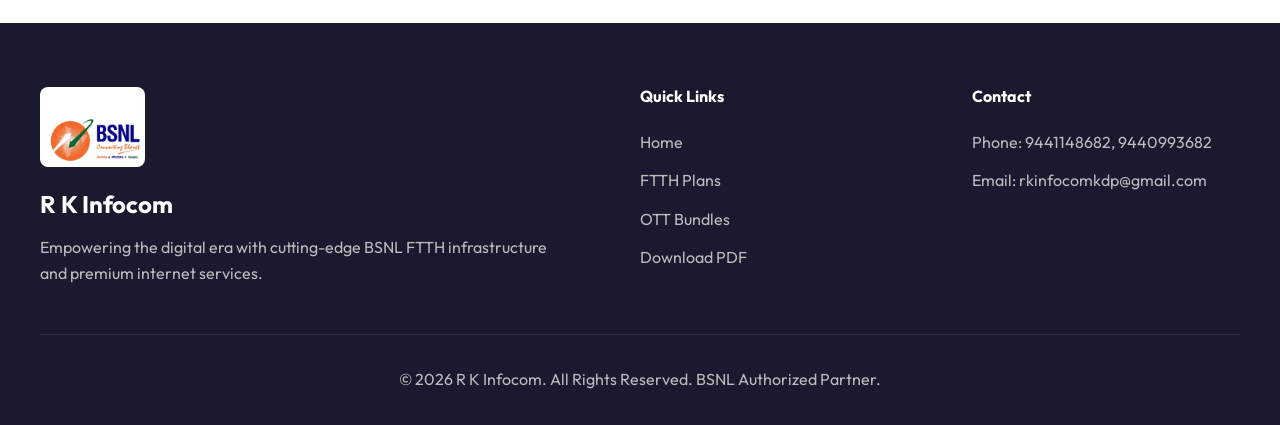
==== commit 91b1d63c: "Update logo image source in navbar" ====
--- a/index.html
+++ b/index.html
@@ -15,7 +15,7 @@
     <nav class="navbar" id="navbar">
         <div class="nav-container">
             <a href="#" class="logo-link">
-                <img src="public/logo.jpg" alt="R K Infocom Logo" class="nav-logo">
+                <img src="logo.jpg" alt="R K Infocom Logo" class="nav-logo">
                 <span class="logo-text">R K Infocom</span>
             </a>
             <div class="nav-links">
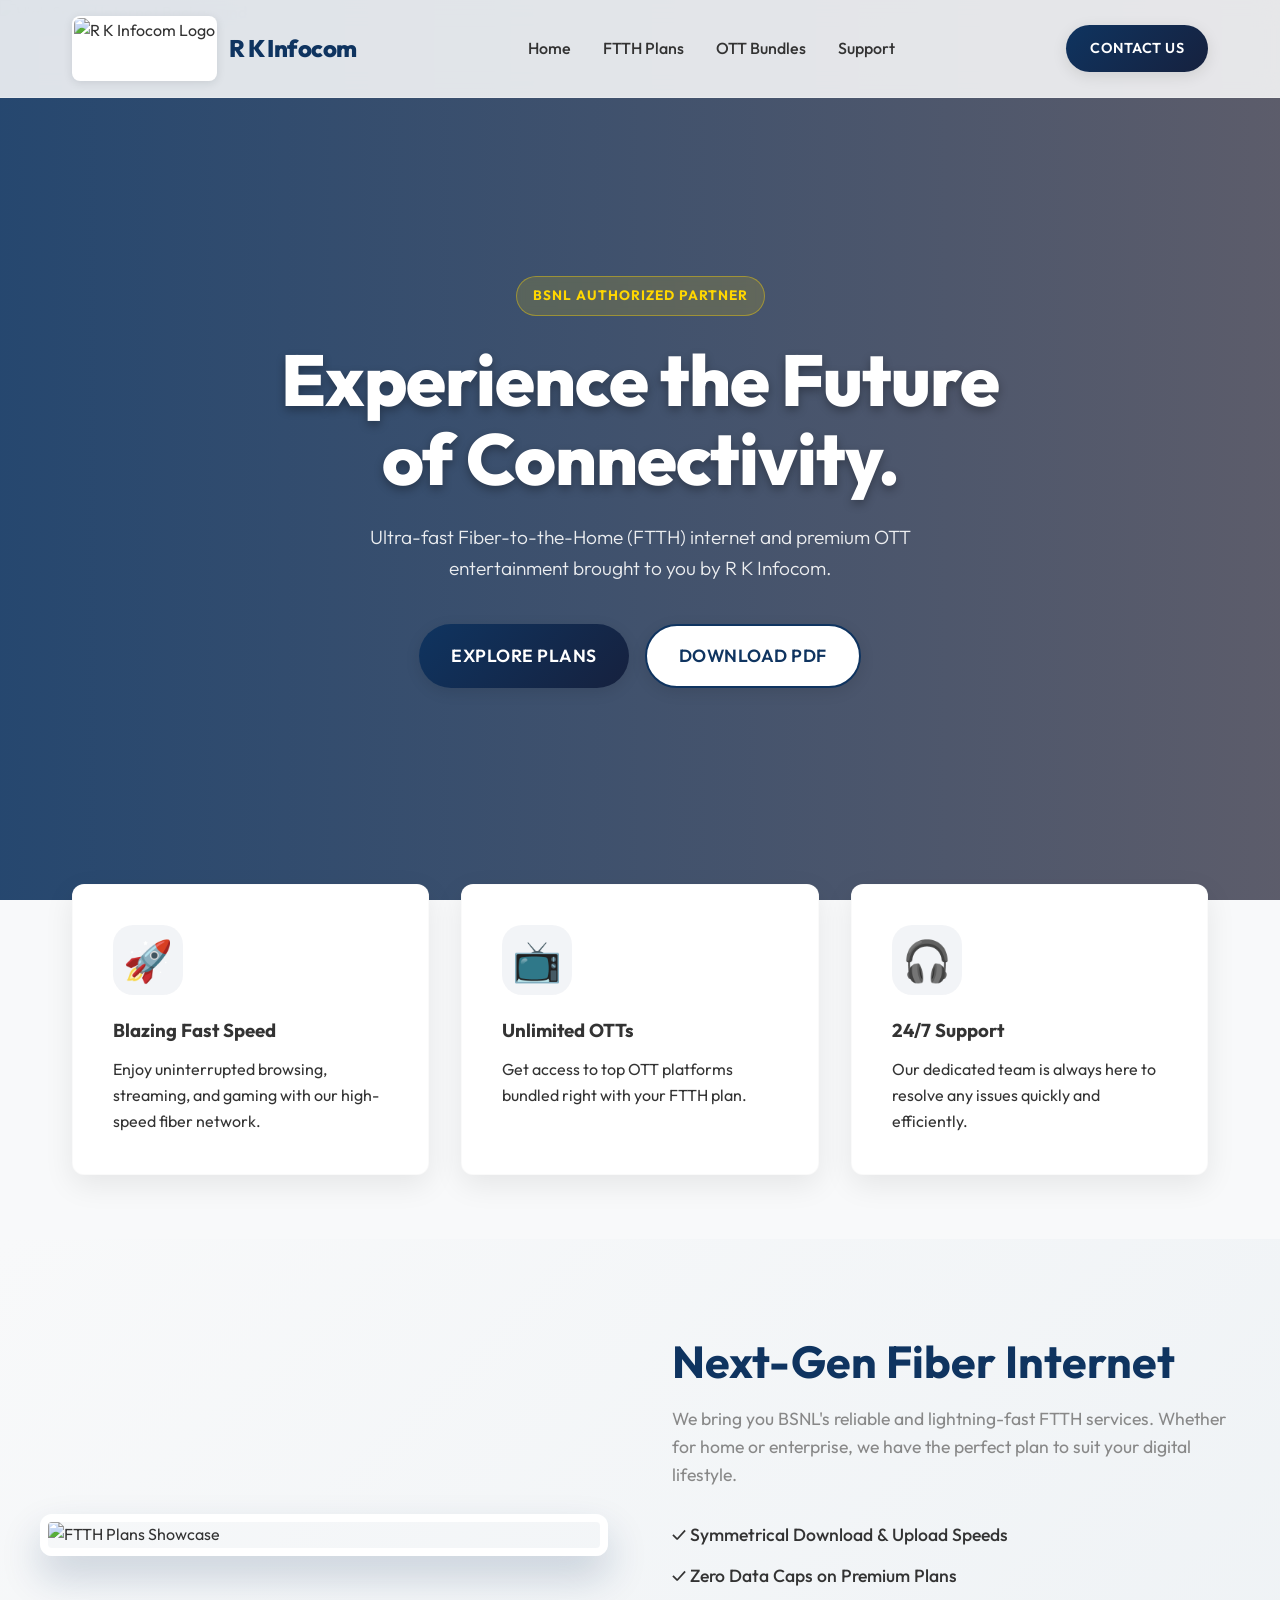
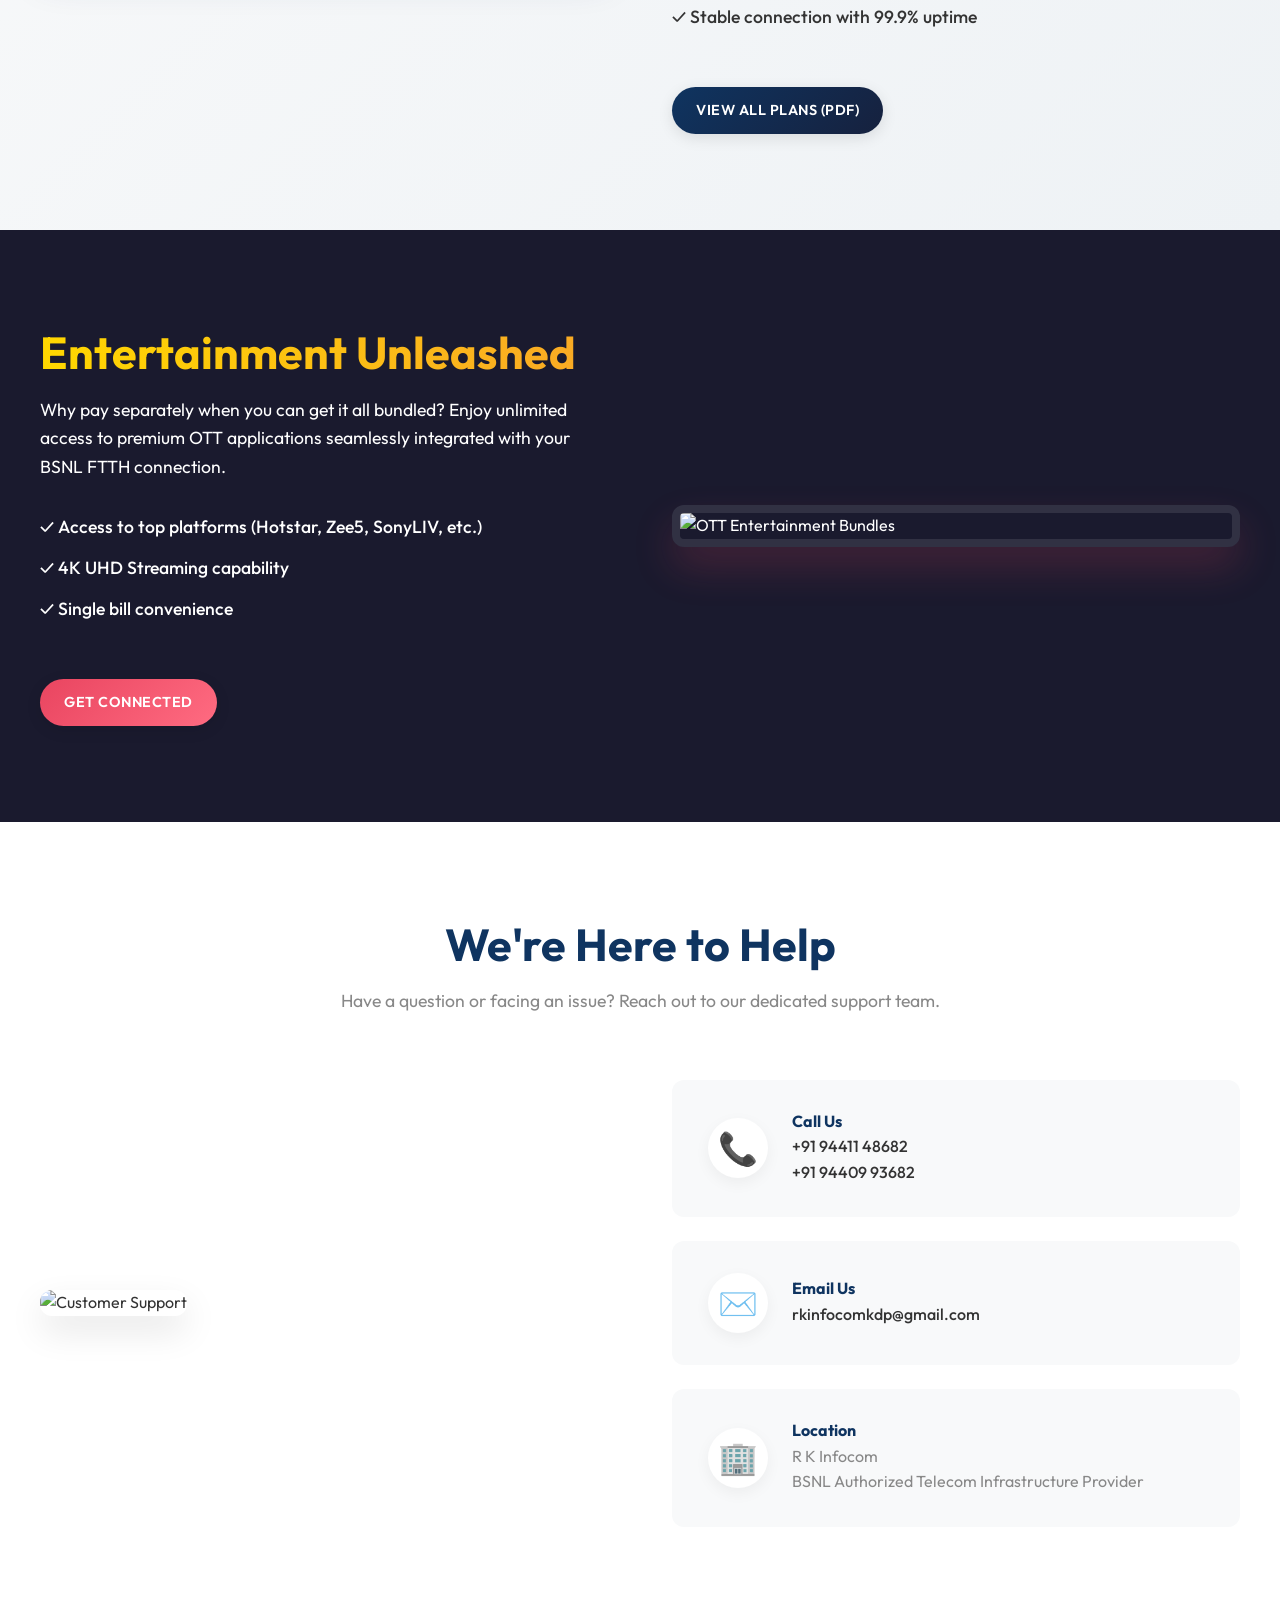
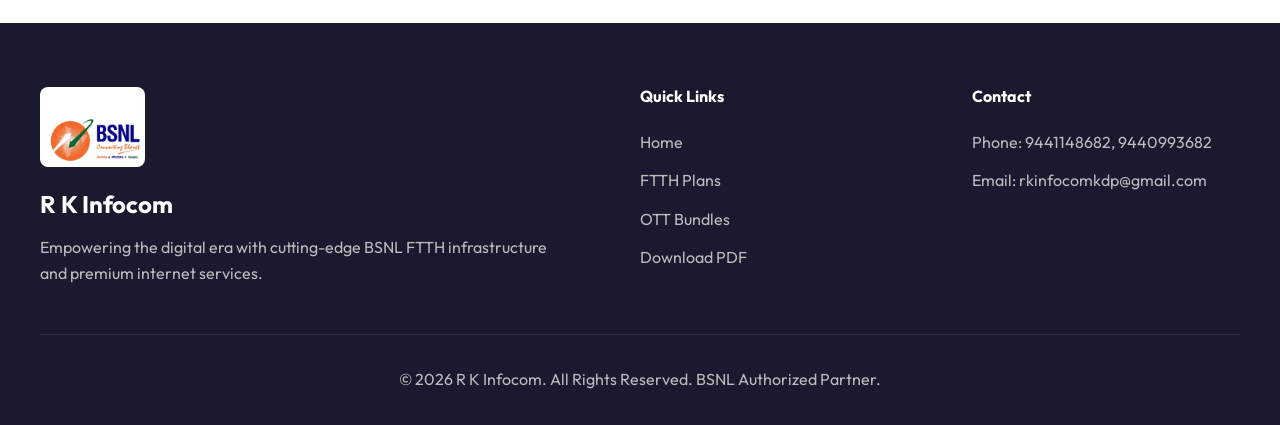
==== commit e59cc30d: "Update image and PDF link paths in index.html" ====
--- a/index.html
+++ b/index.html
@@ -44,7 +44,7 @@
     <!-- Hero Section -->
     <section id="hero" class="hero-section">
         <div class="hero-bg">
-            <img src="public/poster.jpeg" alt="High Speed Internet Background" class="hero-img">
+            <img src="poster.jpeg" alt="High Speed Internet Background" class="hero-img">
             <div class="hero-overlay"></div>
         </div>
         <div class="hero-content fade-up">
@@ -53,7 +53,7 @@
             <p class="hero-subtitle">Ultra-fast Fiber-to-the-Home (FTTH) internet and premium OTT entertainment brought to you by R K Infocom.</p>
             <div class="hero-actions">
                 <a href="#ftth" class="btn btn-primary btn-large">Explore Plans</a>
-                <a href="public/FTTH_Plans.pdf" target="_blank" class="btn btn-secondary btn-large">Download PDF</a>
+                <a href="FTTH_Plans.pdf" target="_blank" class="btn btn-secondary btn-large">Download PDF</a>
             </div>
         </div>
     </section>
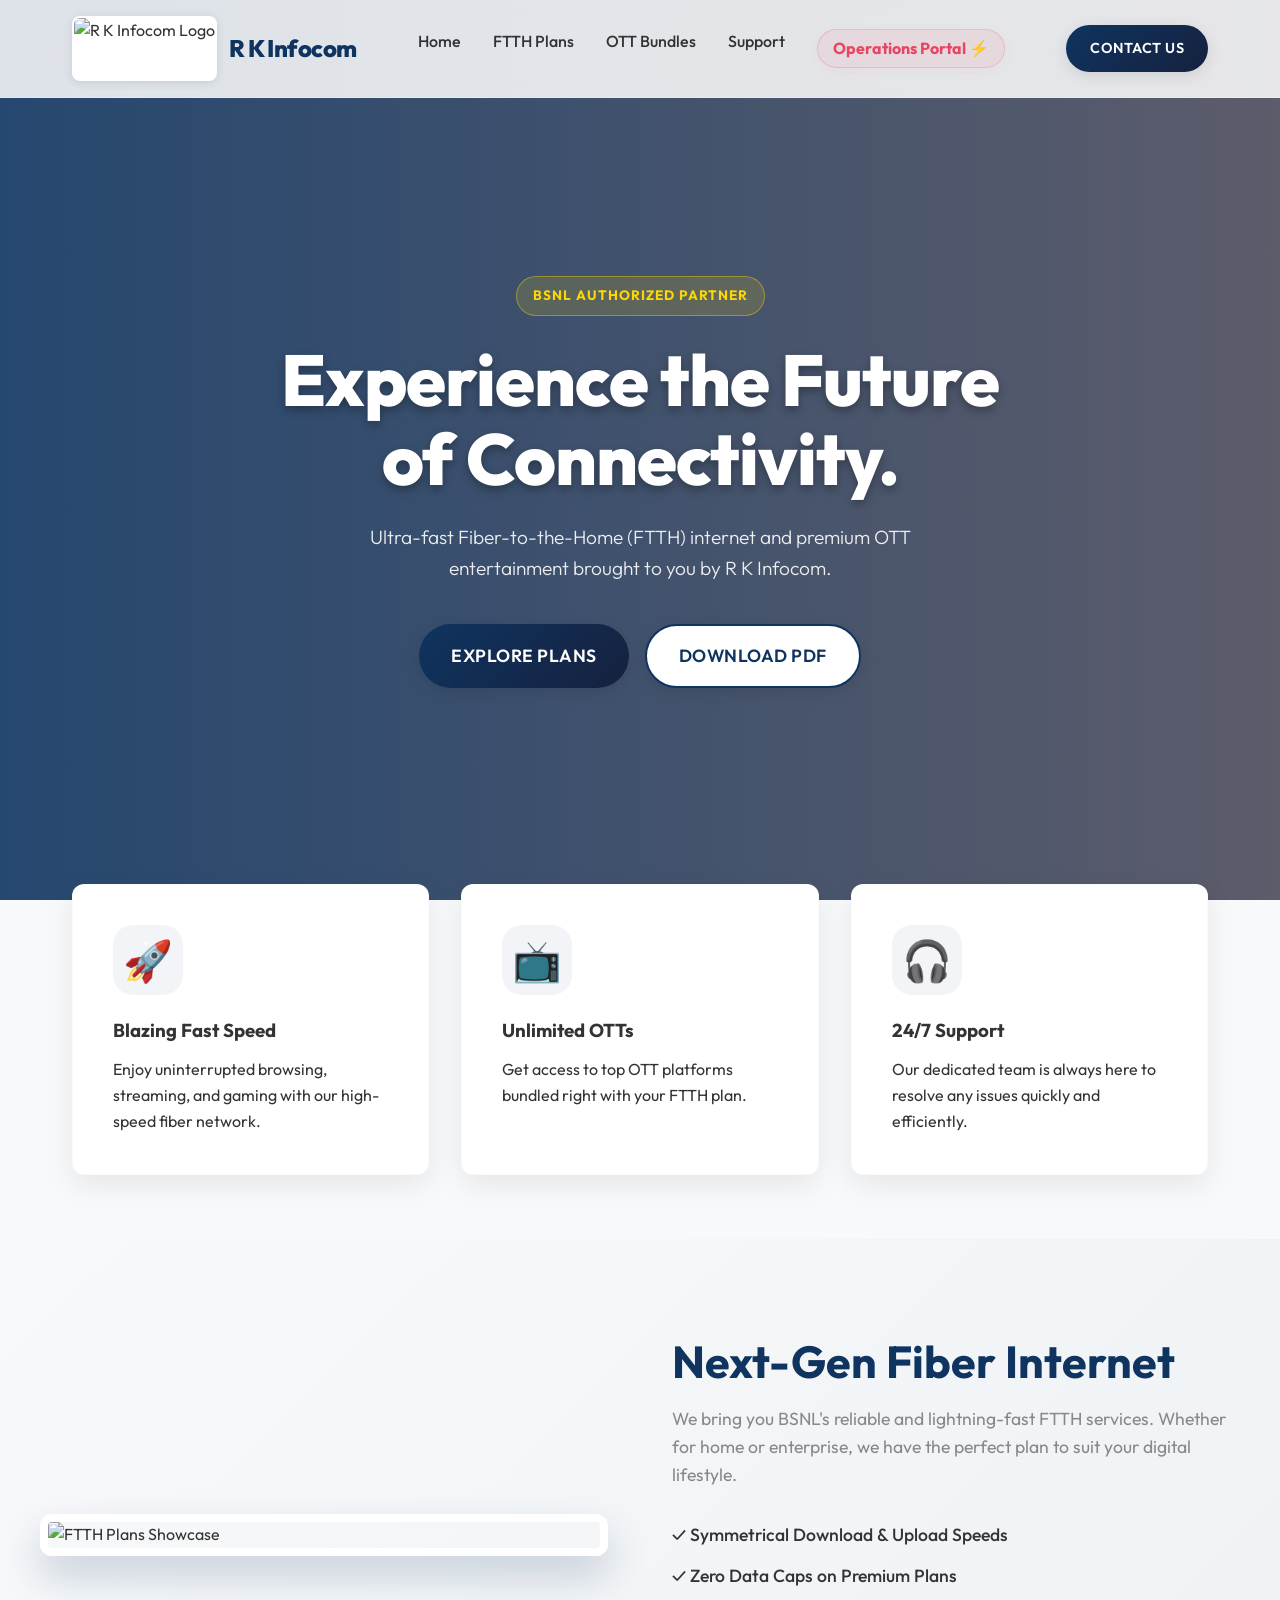
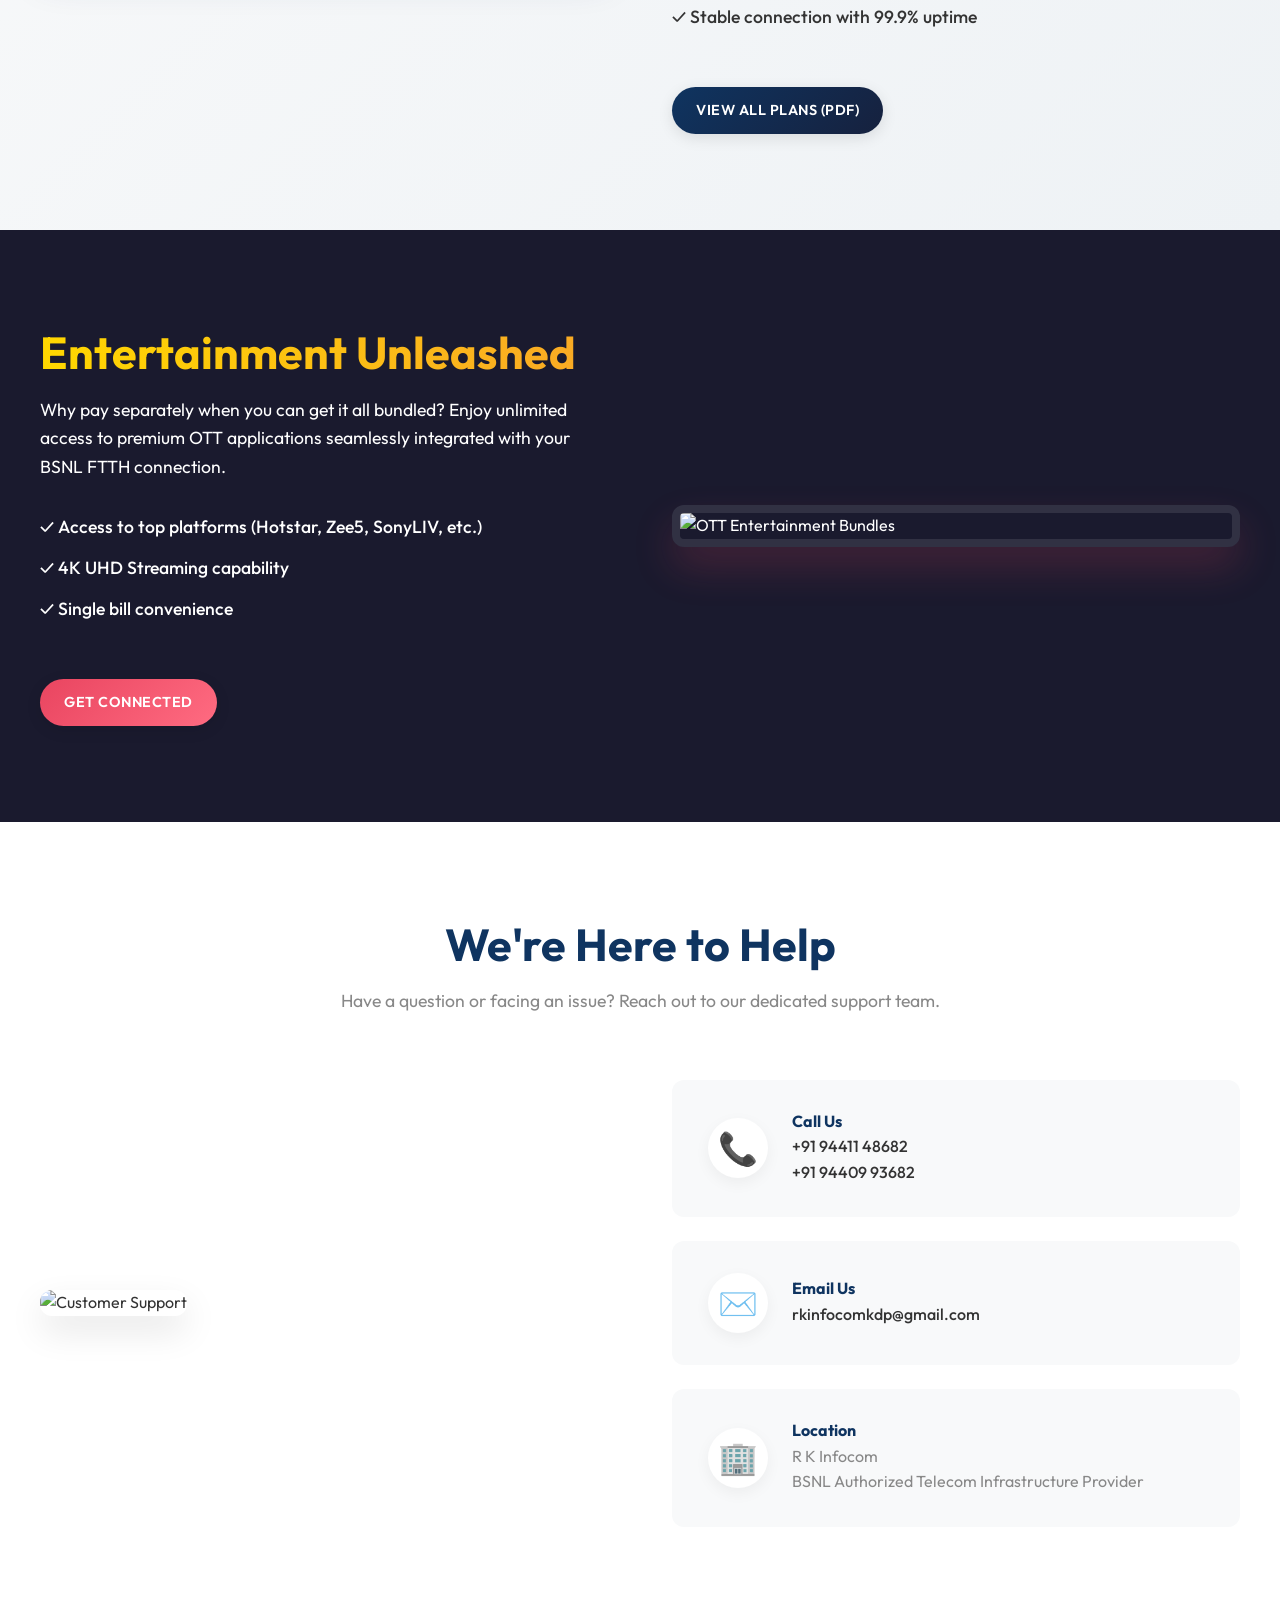
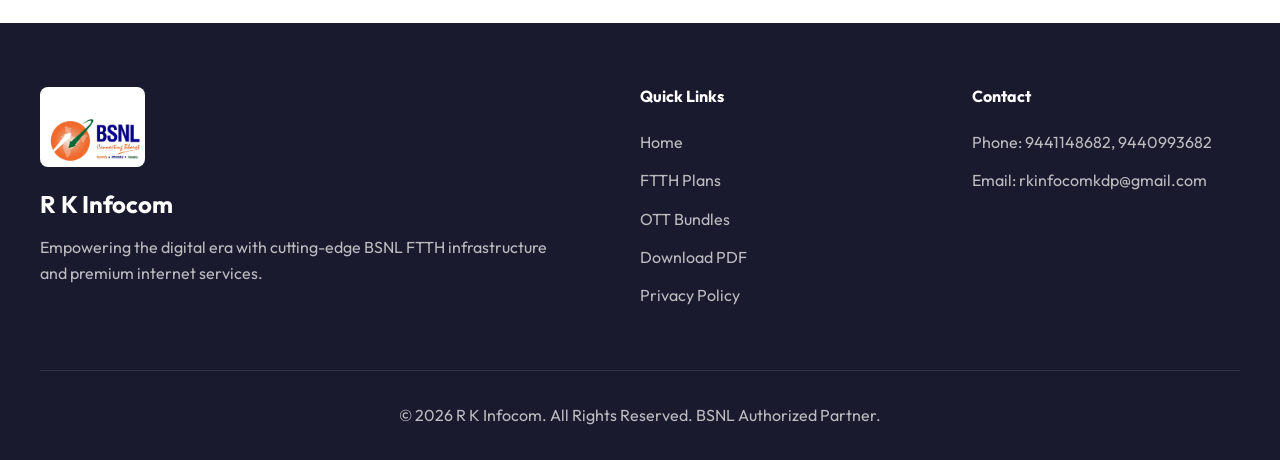
==== commit 78583649: "operations dashboard" ====
--- a/index.html
+++ b/index.html
@@ -1,15 +1,33 @@
 <!DOCTYPE html>
 <html lang="en">
+
 <head>
     <meta charset="UTF-8">
     <meta name="viewport" content="width=device-width, initial-scale=1.0">
     <title>R K Infocom | BSNL Authorized Telecom Infrastructure Provider</title>
-    <meta name="description" content="R K Infocom - BSNL Authorized Telecom Infrastructure Provider. Experience blazing fast FTTH internet and unlimited OTT entertainment.">
+    <meta name="description"
+        content="R K Infocom - BSNL Authorized Telecom Infrastructure Provider. Experience blazing fast FTTH internet and unlimited OTT entertainment.">
+
+    <!-- Open Graph Meta Tags -->
+    <meta property="og:title" content="RK Infocom">
+    <meta property="og:description" content="Internet Services">
+    <meta property="og:type" content="website">
+    <meta property="og:url" content="https://rkinfocom.in">
+    <meta property="og:image" content="https://rkinfocom.in/og-image.png">
+
+    <!-- Twitter Meta Tags -->
+    <meta name="twitter:card" content="summary_large_image">
+    <meta name="twitter:title" content="RK Infocom">
+    <meta name="twitter:description" content="Internet Services">
+    <meta name="twitter:image" content="https://rkinfocom.in/og-image.png">
+
     <link rel="preconnect" href="https://fonts.googleapis.com">
     <link rel="preconnect" href="https://fonts.gstatic.com" crossorigin>
-    <link href="https://fonts.googleapis.com/css2?family=Outfit:wght@300;400;500;600;700;800&display=swap" rel="stylesheet">
+    <link href="https://fonts.googleapis.com/css2?family=Outfit:wght@300;400;500;600;700;800&display=swap"
+        rel="stylesheet">
     <link rel="stylesheet" href="style.css">
 </head>
+
 <body>
     <!-- Navbar -->
     <nav class="navbar" id="navbar">
@@ -23,6 +41,7 @@
                 <a href="#ftth">FTTH Plans</a>
                 <a href="#ott">OTT Bundles</a>
                 <a href="#support">Support</a>
+                <a href="dashboard.html" class="portal-nav-btn">Operations Portal ⚡</a>
             </div>
             <div class="nav-contact-btn">
                 <a href="#support" class="btn btn-primary">Contact Us</a>
@@ -38,6 +57,7 @@
             <a href="#ftth">FTTH Plans</a>
             <a href="#ott">OTT Bundles</a>
             <a href="#support">Support</a>
+            <a href="dashboard.html" class="portal-nav-btn-mobile">Operations Portal ⚡</a>
         </div>
     </nav>
 
@@ -50,7 +70,8 @@
         <div class="hero-content fade-up">
             <div class="badge">BSNL Authorized Partner</div>
             <h1 class="hero-title">Experience the Future of Connectivity.</h1>
-            <p class="hero-subtitle">Ultra-fast Fiber-to-the-Home (FTTH) internet and premium OTT entertainment brought to you by R K Infocom.</p>
+            <p class="hero-subtitle">Ultra-fast Fiber-to-the-Home (FTTH) internet and premium OTT entertainment brought
+                to you by R K Infocom.</p>
             <div class="hero-actions">
                 <a href="#ftth" class="btn btn-primary btn-large">Explore Plans</a>
                 <a href="FTTH_Plans.pdf" target="_blank" class="btn btn-secondary btn-large">Download PDF</a>
@@ -84,7 +105,8 @@
         <div class="section-container row-reverse">
             <div class="section-text fade-up">
                 <h2 class="section-title">Next-Gen Fiber Internet</h2>
-                <p class="section-description">We bring you BSNL's reliable and lightning-fast FTTH services. Whether for home or enterprise, we have the perfect plan to suit your digital lifestyle.</p>
+                <p class="section-description">We bring you BSNL's reliable and lightning-fast FTTH services. Whether
+                    for home or enterprise, we have the perfect plan to suit your digital lifestyle.</p>
                 <ul class="benefit-list">
                     <li>✓ Symmetrical Download & Upload Speeds</li>
                     <li>✓ Zero Data Caps on Premium Plans</li>
@@ -105,7 +127,9 @@
         <div class="section-container">
             <div class="section-text fade-up">
                 <h2 class="section-title text-gradient">Entertainment Unleashed</h2>
-                <p class="section-description text-light">Why pay separately when you can get it all bundled? Enjoy unlimited access to premium OTT applications seamlessly integrated with your BSNL FTTH connection.</p>
+                <p class="section-description text-light">Why pay separately when you can get it all bundled? Enjoy
+                    unlimited access to premium OTT applications seamlessly integrated with your BSNL FTTH connection.
+                </p>
                 <ul class="benefit-list text-light">
                     <li>✓ Access to top platforms (Hotstar, Zee5, SonyLIV, etc.)</li>
                     <li>✓ 4K UHD Streaming capability</li>
@@ -125,14 +149,15 @@
     <section id="support" class="support-section">
         <div class="support-header fade-up">
             <h2 class="section-title">We're Here to Help</h2>
-            <p class="section-description">Have a question or facing an issue? Reach out to our dedicated support team.</p>
-        </div>
-        
+            <p class="section-description">Have a question or facing an issue? Reach out to our dedicated support team.
+            </p>
+        </div>
+
         <div class="support-container">
             <div class="support-image fade-up">
                 <img src="support.jpeg" alt="Customer Support">
             </div>
-            
+
             <div class="contact-cards fade-up">
                 <div class="contact-card">
                     <div class="contact-icon">📞</div>
@@ -142,7 +167,7 @@
                         <p><a href="tel:+919440993682">+91 94409 93682</a></p>
                     </div>
                 </div>
-                
+
                 <div class="contact-card">
                     <div class="contact-icon">✉️</div>
                     <div class="contact-info">
@@ -150,7 +175,7 @@
                         <p><a href="mailto:rkinfocomkdp@gmail.com">rkinfocomkdp@gmail.com</a></p>
                     </div>
                 </div>
-                
+
                 <div class="contact-card">
                     <div class="contact-icon">🏢</div>
                     <div class="contact-info">
@@ -169,7 +194,8 @@
             <div class="footer-brand">
                 <img src="public/logo.jpg" alt="R K Infocom Logo" class="footer-logo">
                 <h3>R K Infocom</h3>
-                <p>Empowering the digital era with cutting-edge BSNL FTTH infrastructure and premium internet services.</p>
+                <p>Empowering the digital era with cutting-edge BSNL FTTH infrastructure and premium internet services.
+                </p>
             </div>
             <div class="footer-links">
                 <h4>Quick Links</h4>
@@ -177,6 +203,7 @@
                 <a href="#ftth">FTTH Plans</a>
                 <a href="#ott">OTT Bundles</a>
                 <a href="public/FTTH_Plans.pdf" target="_blank">Download PDF</a>
+                <a href="privacy.html">Privacy Policy</a>
             </div>
             <div class="footer-contact">
                 <h4>Contact</h4>
@@ -191,4 +218,5 @@
 
     <script src="script.js"></script>
 </body>
-</html>
+
+</html>
--- a/style.css
+++ b/style.css
@@ -635,3 +635,38 @@
         font-size: 2.2rem;
     }
 }
+
+/* Operations Portal Navbar Buttons */
+.portal-nav-btn {
+    color: #e94560 !important;
+    font-weight: 700 !important;
+    background: rgba(233, 69, 96, 0.08);
+    padding: 0.35rem 0.95rem;
+    border-radius: 20px;
+    border: 1px solid rgba(233, 69, 96, 0.2);
+    box-shadow: 0 4px 12px rgba(233, 69, 96, 0.05);
+    transition: var(--transition);
+    display: inline-flex;
+    align-items: center;
+}
+
+.portal-nav-btn:hover {
+    color: white !important;
+    background: #e94560 !important;
+    border-color: #e94560 !important;
+    box-shadow: 0 6px 18px rgba(233, 69, 96, 0.25);
+    transform: translateY(-1px);
+}
+
+.portal-nav-btn-mobile {
+    color: #e94560 !important;
+    font-weight: 700 !important;
+    background: rgba(233, 69, 96, 0.05);
+    padding: 0.75rem 1rem !important;
+    border-radius: 8px;
+    border-left: 4px solid #e94560 !important;
+    display: flex;
+    align-items: center;
+    justify-content: space-between;
+}
+
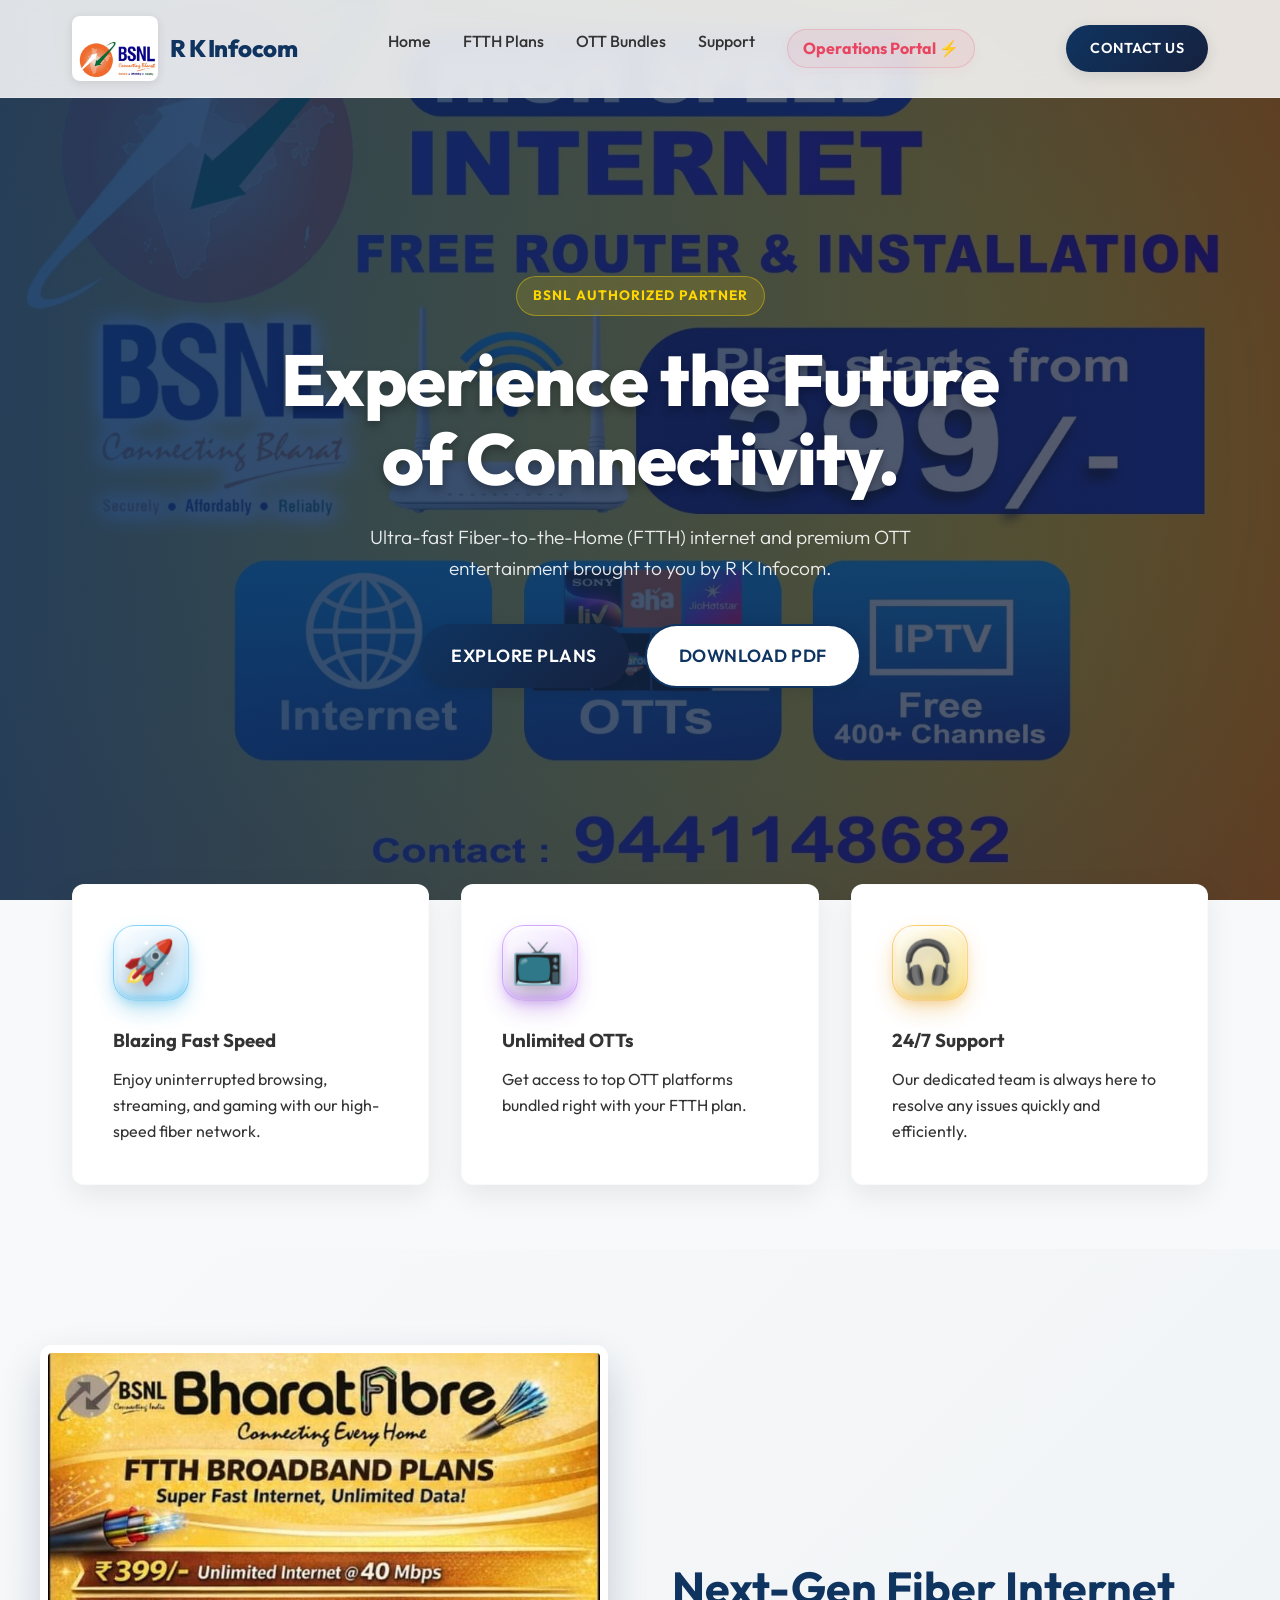
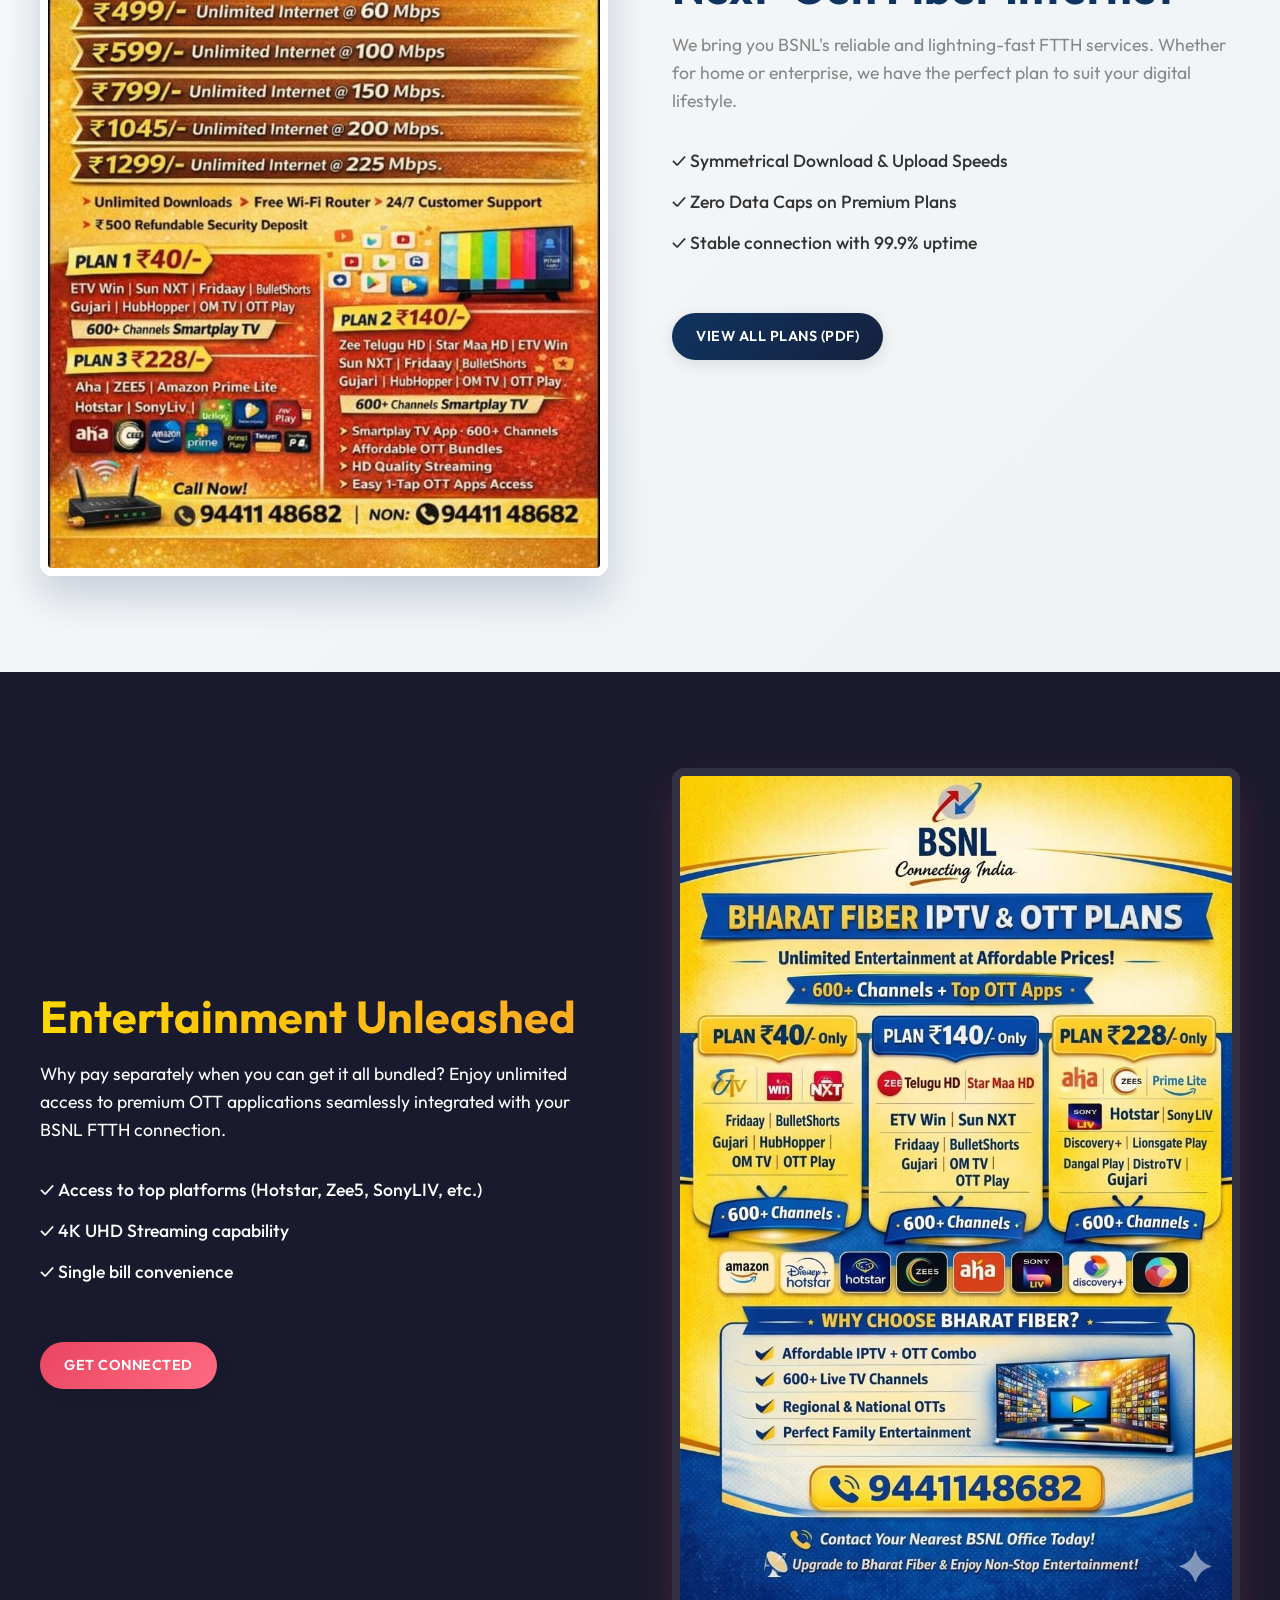
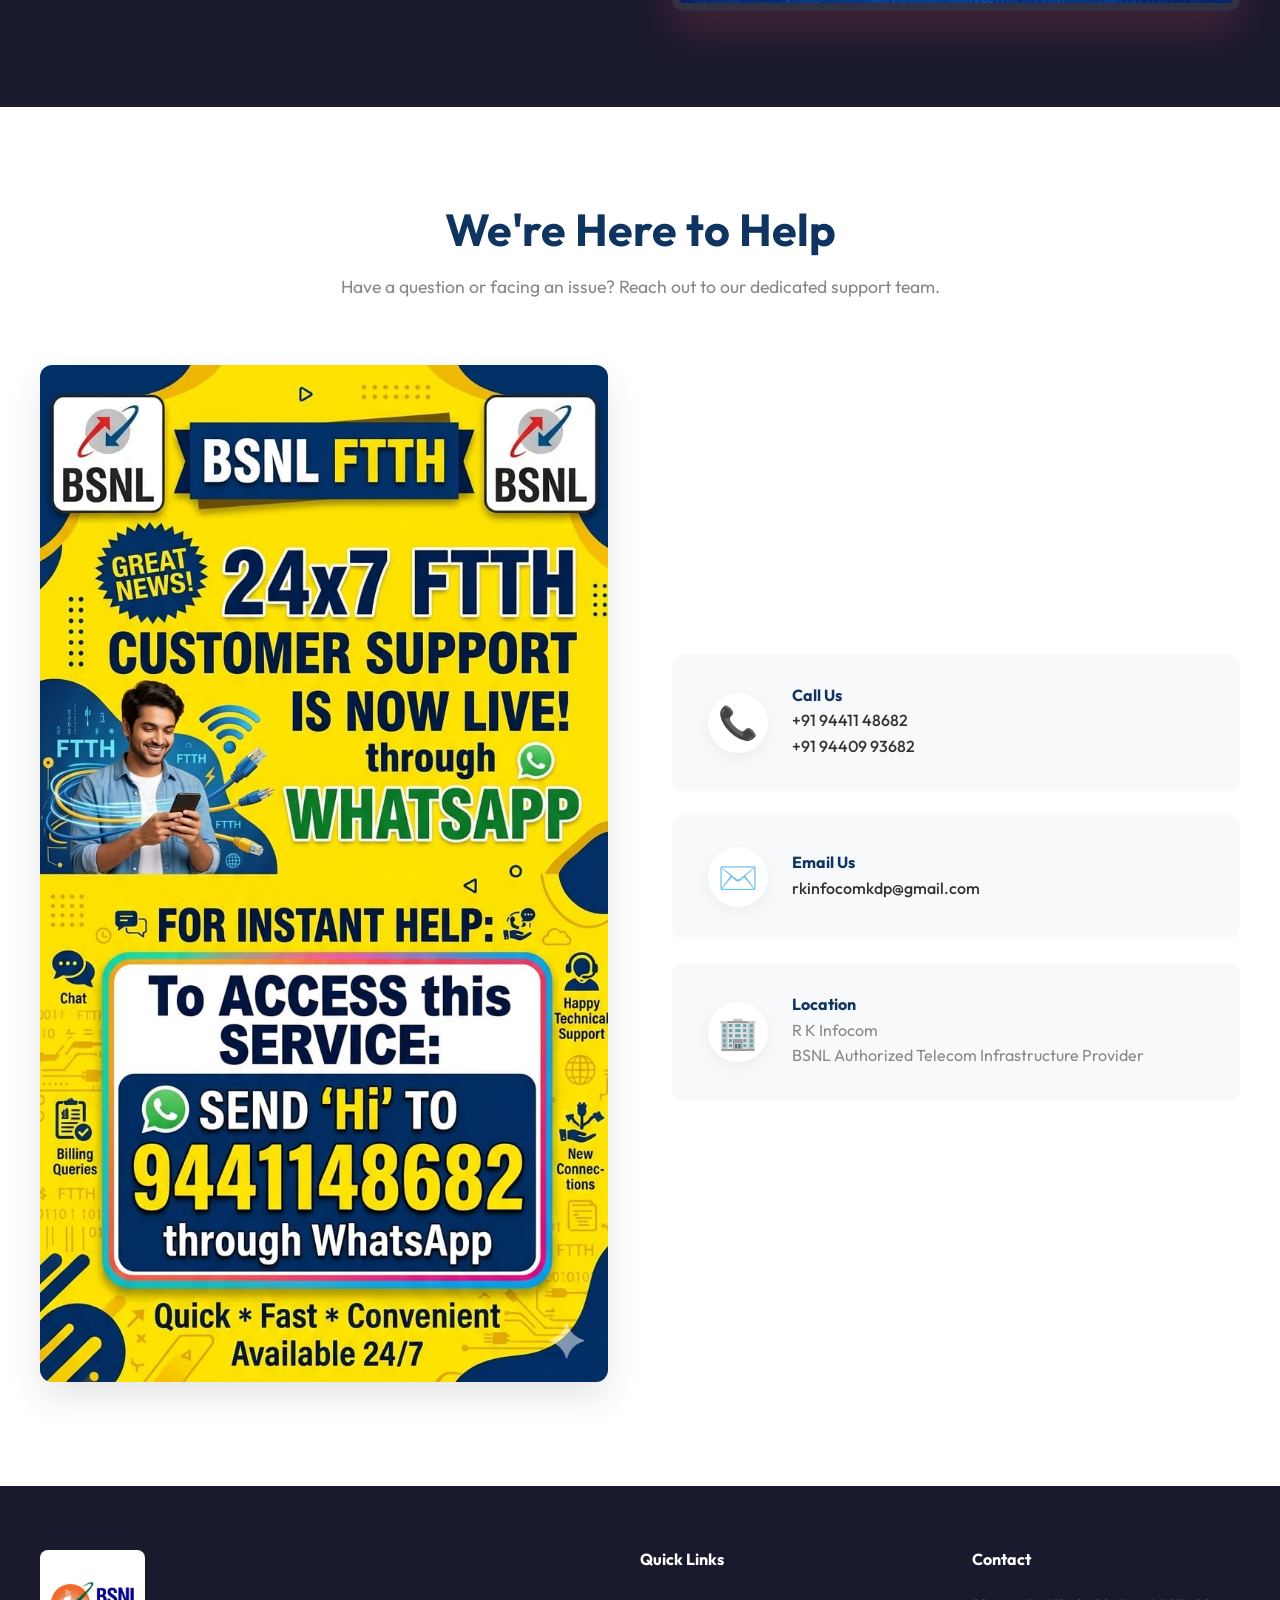
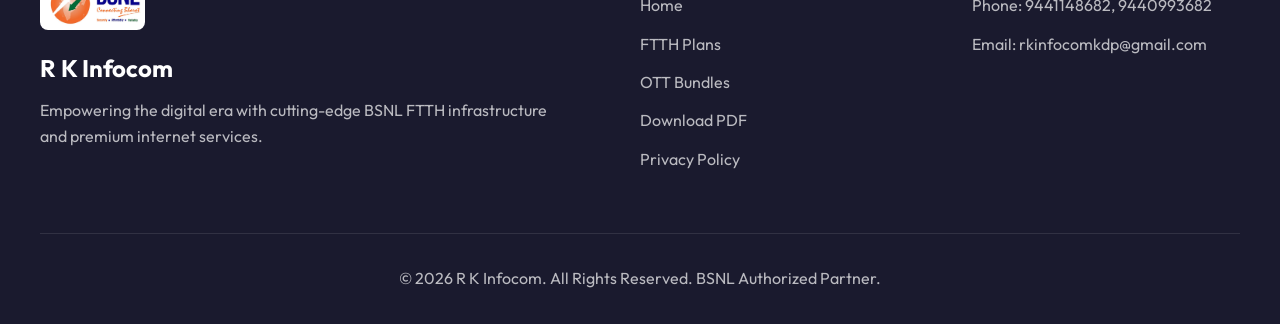
==== commit 543b9e2d: "Improve website design and layout" ====
--- a/index.html
+++ b/index.html
@@ -1,222 +1,222 @@
-<!DOCTYPE html>
-<html lang="en">
-
-<head>
-    <meta charset="UTF-8">
-    <meta name="viewport" content="width=device-width, initial-scale=1.0">
-    <title>R K Infocom | BSNL Authorized Telecom Infrastructure Provider</title>
-    <meta name="description"
-        content="R K Infocom - BSNL Authorized Telecom Infrastructure Provider. Experience blazing fast FTTH internet and unlimited OTT entertainment.">
-
-    <!-- Open Graph Meta Tags -->
-    <meta property="og:title" content="RK Infocom">
-    <meta property="og:description" content="Internet Services">
-    <meta property="og:type" content="website">
-    <meta property="og:url" content="https://rkinfocom.in">
-    <meta property="og:image" content="https://rkinfocom.in/og-image.png">
-
-    <!-- Twitter Meta Tags -->
-    <meta name="twitter:card" content="summary_large_image">
-    <meta name="twitter:title" content="RK Infocom">
-    <meta name="twitter:description" content="Internet Services">
-    <meta name="twitter:image" content="https://rkinfocom.in/og-image.png">
-
-    <link rel="preconnect" href="https://fonts.googleapis.com">
-    <link rel="preconnect" href="https://fonts.gstatic.com" crossorigin>
-    <link href="https://fonts.googleapis.com/css2?family=Outfit:wght@300;400;500;600;700;800&display=swap"
-        rel="stylesheet">
-    <link rel="stylesheet" href="style.css">
-</head>
-
-<body>
-    <!-- Navbar -->
-    <nav class="navbar" id="navbar">
-        <div class="nav-container">
-            <a href="#" class="logo-link">
-                <img src="logo.jpg" alt="R K Infocom Logo" class="nav-logo">
-                <span class="logo-text">R K Infocom</span>
-            </a>
-            <div class="nav-links">
-                <a href="#hero">Home</a>
-                <a href="#ftth">FTTH Plans</a>
-                <a href="#ott">OTT Bundles</a>
-                <a href="#support">Support</a>
-                <a href="dashboard.html" class="portal-nav-btn">Operations Portal ⚡</a>
-            </div>
-            <div class="nav-contact-btn">
-                <a href="#support" class="btn btn-primary">Contact Us</a>
-            </div>
-            <div class="mobile-menu-btn" id="mobileMenuBtn">
-                <span></span>
-                <span></span>
-                <span></span>
-            </div>
-        </div>
-        <div class="mobile-menu" id="mobileMenu">
-            <a href="#hero">Home</a>
-            <a href="#ftth">FTTH Plans</a>
-            <a href="#ott">OTT Bundles</a>
-            <a href="#support">Support</a>
-            <a href="dashboard.html" class="portal-nav-btn-mobile">Operations Portal ⚡</a>
-        </div>
-    </nav>
-
-    <!-- Hero Section -->
-    <section id="hero" class="hero-section">
-        <div class="hero-bg">
-            <img src="poster.jpeg" alt="High Speed Internet Background" class="hero-img">
-            <div class="hero-overlay"></div>
-        </div>
-        <div class="hero-content fade-up">
-            <div class="badge">BSNL Authorized Partner</div>
-            <h1 class="hero-title">Experience the Future of Connectivity.</h1>
-            <p class="hero-subtitle">Ultra-fast Fiber-to-the-Home (FTTH) internet and premium OTT entertainment brought
-                to you by R K Infocom.</p>
-            <div class="hero-actions">
-                <a href="#ftth" class="btn btn-primary btn-large">Explore Plans</a>
-                <a href="FTTH_Plans.pdf" target="_blank" class="btn btn-secondary btn-large">Download PDF</a>
-            </div>
-        </div>
-    </section>
-
-    <!-- Features Overview -->
-    <section class="features-section">
-        <div class="features-grid">
-            <div class="feature-card fade-up">
-                <div class="feature-icon">🚀</div>
-                <h3>Blazing Fast Speed</h3>
-                <p>Enjoy uninterrupted browsing, streaming, and gaming with our high-speed fiber network.</p>
-            </div>
-            <div class="feature-card fade-up" style="transition-delay: 0.1s">
-                <div class="feature-icon">📺</div>
-                <h3>Unlimited OTTs</h3>
-                <p>Get access to top OTT platforms bundled right with your FTTH plan.</p>
-            </div>
-            <div class="feature-card fade-up" style="transition-delay: 0.2s">
-                <div class="feature-icon">🎧</div>
-                <h3>24/7 Support</h3>
-                <p>Our dedicated team is always here to resolve any issues quickly and efficiently.</p>
-            </div>
-        </div>
-    </section>
-
-    <!-- FTTH Plans Section -->
-    <section id="ftth" class="content-section glass-bg">
-        <div class="section-container row-reverse">
-            <div class="section-text fade-up">
-                <h2 class="section-title">Next-Gen Fiber Internet</h2>
-                <p class="section-description">We bring you BSNL's reliable and lightning-fast FTTH services. Whether
-                    for home or enterprise, we have the perfect plan to suit your digital lifestyle.</p>
-                <ul class="benefit-list">
-                    <li>✓ Symmetrical Download & Upload Speeds</li>
-                    <li>✓ Zero Data Caps on Premium Plans</li>
-                    <li>✓ Stable connection with 99.9% uptime</li>
-                </ul>
-                <a href="FTTH_Plans.pdf" target="_blank" class="btn btn-primary mt-4">View All Plans (PDF)</a>
-            </div>
-            <div class="section-image fade-up">
-                <div class="image-wrapper shadow-blue">
-                    <img src="ftth.jpeg" alt="FTTH Plans Showcase">
-                </div>
-            </div>
-        </div>
-    </section>
-
-    <!-- OTT Bundles Section -->
-    <section id="ott" class="content-section bg-dark">
-        <div class="section-container">
-            <div class="section-text fade-up">
-                <h2 class="section-title text-gradient">Entertainment Unleashed</h2>
-                <p class="section-description text-light">Why pay separately when you can get it all bundled? Enjoy
-                    unlimited access to premium OTT applications seamlessly integrated with your BSNL FTTH connection.
-                </p>
-                <ul class="benefit-list text-light">
-                    <li>✓ Access to top platforms (Hotstar, Zee5, SonyLIV, etc.)</li>
-                    <li>✓ 4K UHD Streaming capability</li>
-                    <li>✓ Single bill convenience</li>
-                </ul>
-                <a href="#support" class="btn btn-accent mt-4">Get Connected</a>
-            </div>
-            <div class="section-image fade-up">
-                <div class="image-wrapper shadow-purple">
-                    <img src="otts.jpeg" alt="OTT Entertainment Bundles">
-                </div>
-            </div>
-        </div>
-    </section>
-
-    <!-- Support Section -->
-    <section id="support" class="support-section">
-        <div class="support-header fade-up">
-            <h2 class="section-title">We're Here to Help</h2>
-            <p class="section-description">Have a question or facing an issue? Reach out to our dedicated support team.
-            </p>
-        </div>
-
-        <div class="support-container">
-            <div class="support-image fade-up">
-                <img src="support.jpeg" alt="Customer Support">
-            </div>
-
-            <div class="contact-cards fade-up">
-                <div class="contact-card">
-                    <div class="contact-icon">📞</div>
-                    <div class="contact-info">
-                        <h4>Call Us</h4>
-                        <p><a href="tel:+919441148682">+91 94411 48682</a></p>
-                        <p><a href="tel:+919440993682">+91 94409 93682</a></p>
-                    </div>
-                </div>
-
-                <div class="contact-card">
-                    <div class="contact-icon">✉️</div>
-                    <div class="contact-info">
-                        <h4>Email Us</h4>
-                        <p><a href="mailto:rkinfocomkdp@gmail.com">rkinfocomkdp@gmail.com</a></p>
-                    </div>
-                </div>
-
-                <div class="contact-card">
-                    <div class="contact-icon">🏢</div>
-                    <div class="contact-info">
-                        <h4>Location</h4>
-                        <p>R K Infocom</p>
-                        <p>BSNL Authorized Telecom Infrastructure Provider</p>
-                    </div>
-                </div>
-            </div>
-        </div>
-    </section>
-
-    <!-- Footer -->
-    <footer class="footer">
-        <div class="footer-top">
-            <div class="footer-brand">
-                <img src="public/logo.jpg" alt="R K Infocom Logo" class="footer-logo">
-                <h3>R K Infocom</h3>
-                <p>Empowering the digital era with cutting-edge BSNL FTTH infrastructure and premium internet services.
-                </p>
-            </div>
-            <div class="footer-links">
-                <h4>Quick Links</h4>
-                <a href="#hero">Home</a>
-                <a href="#ftth">FTTH Plans</a>
-                <a href="#ott">OTT Bundles</a>
-                <a href="public/FTTH_Plans.pdf" target="_blank">Download PDF</a>
-                <a href="privacy.html">Privacy Policy</a>
-            </div>
-            <div class="footer-contact">
-                <h4>Contact</h4>
-                <p>Phone: 9441148682, 9440993682</p>
-                <p>Email: rkinfocomkdp@gmail.com</p>
-            </div>
-        </div>
-        <div class="footer-bottom">
-            <p>&copy; 2026 R K Infocom. All Rights Reserved. BSNL Authorized Partner.</p>
-        </div>
-    </footer>
-
-    <script src="script.js"></script>
-</body>
-
+<!DOCTYPE html>
+<html lang="en">
+
+<head>
+    <meta charset="UTF-8">
+    <meta name="viewport" content="width=device-width, initial-scale=1.0">
+    <title>R K Infocom | BSNL Authorized Telecom Infrastructure Provider</title>
+    <meta name="description"
+        content="R K Infocom - BSNL Authorized Telecom Infrastructure Provider. Experience blazing fast FTTH internet and unlimited OTT entertainment.">
+
+    <!-- Open Graph Meta Tags -->
+    <meta property="og:title" content="RK Infocom">
+    <meta property="og:description" content="Internet Services">
+    <meta property="og:type" content="website">
+    <meta property="og:url" content="https://rkinfocom.in">
+    <meta property="og:image" content="https://rkinfocom.in/og-image.png">
+
+    <!-- Twitter Meta Tags -->
+    <meta name="twitter:card" content="summary_large_image">
+    <meta name="twitter:title" content="RK Infocom">
+    <meta name="twitter:description" content="Internet Services">
+    <meta name="twitter:image" content="https://rkinfocom.in/og-image.png">
+
+    <link rel="preconnect" href="https://fonts.googleapis.com">
+    <link rel="preconnect" href="https://fonts.gstatic.com" crossorigin>
+    <link href="https://fonts.googleapis.com/css2?family=Outfit:wght@300;400;500;600;700;800&display=swap"
+        rel="stylesheet">
+    <link rel="stylesheet" href="style.css">
+</head>
+
+<body>
+    <!-- Navbar -->
+    <nav class="navbar" id="navbar">
+        <div class="nav-container">
+            <a href="#" class="logo-link">
+                <img src="logo.jpg" alt="R K Infocom Logo" class="nav-logo">
+                <span class="logo-text">R K Infocom</span>
+            </a>
+            <div class="nav-links">
+                <a href="#hero">Home</a>
+                <a href="#ftth">FTTH Plans</a>
+                <a href="#ott">OTT Bundles</a>
+                <a href="#support">Support</a>
+                <a href="dashboard.html" class="portal-nav-btn">Operations Portal ⚡</a>
+            </div>
+            <div class="nav-contact-btn">
+                <a href="#support" class="btn btn-primary">Contact Us</a>
+            </div>
+            <div class="mobile-menu-btn" id="mobileMenuBtn">
+                <span></span>
+                <span></span>
+                <span></span>
+            </div>
+        </div>
+        <div class="mobile-menu" id="mobileMenu">
+            <a href="#hero">Home</a>
+            <a href="#ftth">FTTH Plans</a>
+            <a href="#ott">OTT Bundles</a>
+            <a href="#support">Support</a>
+            <a href="dashboard.html" class="portal-nav-btn-mobile">Operations Portal ⚡</a>
+        </div>
+    </nav>
+
+    <!-- Hero Section -->
+    <section id="hero" class="hero-section">
+        <div class="hero-bg">
+            <img src="poster.jpeg" alt="High Speed Internet Background" class="hero-img">
+            <div class="hero-overlay"></div>
+        </div>
+        <div class="hero-content fade-up">
+            <div class="badge">BSNL Authorized Partner</div>
+            <h1 class="hero-title">Experience the Future of Connectivity.</h1>
+            <p class="hero-subtitle">Ultra-fast Fiber-to-the-Home (FTTH) internet and premium OTT entertainment brought
+                to you by R K Infocom.</p>
+            <div class="hero-actions">
+                <a href="#ftth" class="btn btn-primary btn-large">Explore Plans</a>
+                <a href="FTTH_Plans.pdf" target="_blank" class="btn btn-secondary btn-large">Download PDF</a>
+            </div>
+        </div>
+    </section>
+
+    <!-- Features Overview -->
+    <section class="features-section">
+        <div class="features-grid">
+            <div class="feature-card fade-up">
+                <div class="feature-icon"><span class="icon-emoji">🚀</span></div>
+                <h3>Blazing Fast Speed</h3>
+                <p>Enjoy uninterrupted browsing, streaming, and gaming with our high-speed fiber network.</p>
+            </div>
+            <div class="feature-card fade-up" style="transition-delay: 0.1s">
+                <div class="feature-icon"><span class="icon-emoji">📺</span></div>
+                <h3>Unlimited OTTs</h3>
+                <p>Get access to top OTT platforms bundled right with your FTTH plan.</p>
+            </div>
+            <div class="feature-card fade-up" style="transition-delay: 0.2s">
+                <div class="feature-icon"><span class="icon-emoji">🎧</span></div>
+                <h3>24/7 Support</h3>
+                <p>Our dedicated team is always here to resolve any issues quickly and efficiently.</p>
+            </div>
+        </div>
+    </section>
+
+    <!-- FTTH Plans Section -->
+    <section id="ftth" class="content-section glass-bg">
+        <div class="section-container row-reverse">
+            <div class="section-text fade-up">
+                <h2 class="section-title">Next-Gen Fiber Internet</h2>
+                <p class="section-description">We bring you BSNL's reliable and lightning-fast FTTH services. Whether
+                    for home or enterprise, we have the perfect plan to suit your digital lifestyle.</p>
+                <ul class="benefit-list">
+                    <li>✓ Symmetrical Download & Upload Speeds</li>
+                    <li>✓ Zero Data Caps on Premium Plans</li>
+                    <li>✓ Stable connection with 99.9% uptime</li>
+                </ul>
+                <a href="FTTH_Plans.pdf" target="_blank" class="btn btn-primary mt-4">View All Plans (PDF)</a>
+            </div>
+            <div class="section-image fade-up">
+                <div class="image-wrapper shadow-blue">
+                    <img src="ftth.jpeg" alt="FTTH Plans Showcase">
+                </div>
+            </div>
+        </div>
+    </section>
+
+    <!-- OTT Bundles Section -->
+    <section id="ott" class="content-section bg-dark">
+        <div class="section-container">
+            <div class="section-text fade-up">
+                <h2 class="section-title text-gradient">Entertainment Unleashed</h2>
+                <p class="section-description text-light">Why pay separately when you can get it all bundled? Enjoy
+                    unlimited access to premium OTT applications seamlessly integrated with your BSNL FTTH connection.
+                </p>
+                <ul class="benefit-list text-light">
+                    <li>✓ Access to top platforms (Hotstar, Zee5, SonyLIV, etc.)</li>
+                    <li>✓ 4K UHD Streaming capability</li>
+                    <li>✓ Single bill convenience</li>
+                </ul>
+                <a href="#support" class="btn btn-accent mt-4">Get Connected</a>
+            </div>
+            <div class="section-image fade-up">
+                <div class="image-wrapper shadow-purple">
+                    <img src="otts.jpeg" alt="OTT Entertainment Bundles">
+                </div>
+            </div>
+        </div>
+    </section>
+
+    <!-- Support Section -->
+    <section id="support" class="support-section">
+        <div class="support-header fade-up">
+            <h2 class="section-title">We're Here to Help</h2>
+            <p class="section-description">Have a question or facing an issue? Reach out to our dedicated support team.
+            </p>
+        </div>
+
+        <div class="support-container">
+            <div class="support-image fade-up">
+                <img src="support.jpeg" alt="Customer Support">
+            </div>
+
+            <div class="contact-cards fade-up">
+                <div class="contact-card">
+                    <div class="contact-icon">📞</div>
+                    <div class="contact-info">
+                        <h4>Call Us</h4>
+                        <p><a href="tel:+919441148682">+91 94411 48682</a></p>
+                        <p><a href="tel:+919440993682">+91 94409 93682</a></p>
+                    </div>
+                </div>
+
+                <div class="contact-card">
+                    <div class="contact-icon">✉️</div>
+                    <div class="contact-info">
+                        <h4>Email Us</h4>
+                        <p><a href="mailto:rkinfocomkdp@gmail.com">rkinfocomkdp@gmail.com</a></p>
+                    </div>
+                </div>
+
+                <div class="contact-card">
+                    <div class="contact-icon">🏢</div>
+                    <div class="contact-info">
+                        <h4>Location</h4>
+                        <p>R K Infocom</p>
+                        <p>BSNL Authorized Telecom Infrastructure Provider</p>
+                    </div>
+                </div>
+            </div>
+        </div>
+    </section>
+
+    <!-- Footer -->
+    <footer class="footer">
+        <div class="footer-top">
+            <div class="footer-brand">
+                <img src="public/logo.jpg" alt="R K Infocom Logo" class="footer-logo">
+                <h3>R K Infocom</h3>
+                <p>Empowering the digital era with cutting-edge BSNL FTTH infrastructure and premium internet services.
+                </p>
+            </div>
+            <div class="footer-links">
+                <h4>Quick Links</h4>
+                <a href="#hero">Home</a>
+                <a href="#ftth">FTTH Plans</a>
+                <a href="#ott">OTT Bundles</a>
+                <a href="public/FTTH_Plans.pdf" target="_blank">Download PDF</a>
+                <a href="privacy.html">Privacy Policy</a>
+            </div>
+            <div class="footer-contact">
+                <h4>Contact</h4>
+                <p>Phone: 9441148682, 9440993682</p>
+                <p>Email: rkinfocomkdp@gmail.com</p>
+            </div>
+        </div>
+        <div class="footer-bottom">
+            <p>&copy; 2026 R K Infocom. All Rights Reserved. BSNL Authorized Partner.</p>
+        </div>
+    </footer>
+
+    <script src="script.js"></script>
+</body>
+
 </html>
--- a/style.css
+++ b/style.css
@@ -1,672 +1,802 @@
-:root {
-    --primary: #0f3460;
-    --primary-light: #16213e;
-    --secondary: #e94560;
-    --accent: #f9a826;
-    --yellow: #ffd700;
-    --bg-light: #f8f9fa;
-    --bg-dark: #1a1a2e;
-    --text-main: #333333;
-    --text-light: #ffffff;
-    --text-muted: #888888;
-    --glass-bg: rgba(255, 255, 255, 0.85);
-    --glass-border: rgba(255, 255, 255, 0.2);
-    --shadow: 0 8px 32px rgba(0, 0, 0, 0.1);
-    --radius: 12px;
-    --transition: 0.3s cubic-bezier(0.25, 0.8, 0.25, 1);
-}
-
-* {
-    margin: 0;
-    padding: 0;
-    box-sizing: border-box;
-    font-family: 'Outfit', sans-serif;
-    scroll-behavior: smooth;
-}
-
-body {
-    background-color: var(--bg-light);
-    color: var(--text-main);
-    overflow-x: hidden;
-    line-height: 1.6;
-}
-
-/* Typography */
-h1, h2, h3, h4, h5, h6 {
-    font-weight: 700;
-    line-height: 1.2;
-    margin-bottom: 1rem;
-}
-
-a {
-    text-decoration: none;
-    color: inherit;
-    transition: var(--transition);
-}
-
-.text-gradient {
-    background: linear-gradient(90deg, var(--yellow), var(--accent));
-    -webkit-background-clip: text;
-    -webkit-text-fill-color: transparent;
-}
-
-.text-light {
-    color: var(--text-light) !important;
-}
-
-.mt-4 {
-    margin-top: 1.5rem;
-}
-
-/* Buttons */
-.btn {
-    display: inline-flex;
-    align-items: center;
-    justify-content: center;
-    padding: 0.75rem 1.5rem;
-    border-radius: 50px;
-    font-weight: 600;
-    cursor: pointer;
-    border: none;
-    transition: var(--transition);
-    text-transform: uppercase;
-    letter-spacing: 0.5px;
-    font-size: 0.9rem;
-    box-shadow: 0 4px 15px rgba(0,0,0,0.1);
-}
-
-.btn:hover {
-    transform: translateY(-3px);
-    box-shadow: 0 8px 20px rgba(0,0,0,0.15);
-}
-
-.btn-primary {
-    background: linear-gradient(135deg, var(--primary), var(--primary-light));
-    color: white;
-}
-
-.btn-primary:hover {
-    background: linear-gradient(135deg, var(--primary-light), var(--primary));
-    color: white;
-}
-
-.btn-secondary {
-    background: white;
-    color: var(--primary);
-    border: 2px solid var(--primary);
-}
-
-.btn-secondary:hover {
-    background: var(--primary);
-    color: white;
-}
-
-.btn-accent {
-    background: linear-gradient(135deg, var(--secondary), #ff6b81);
-    color: white;
-}
-
-.btn-accent:hover {
-    box-shadow: 0 8px 25px rgba(233, 69, 96, 0.4);
-    color: white;
-}
-
-.btn-large {
-    padding: 1rem 2rem;
-    font-size: 1.1rem;
-}
-
-/* Navbar */
-.navbar {
-    position: fixed;
-    top: 0;
-    left: 0;
-    width: 100%;
-    z-index: 1000;
-    background: var(--glass-bg);
-    backdrop-filter: blur(12px);
-    -webkit-backdrop-filter: blur(12px);
-    border-bottom: 1px solid var(--glass-border);
-    transition: var(--transition);
-}
-
-.navbar.scrolled {
-    box-shadow: var(--shadow);
-    background: rgba(255, 255, 255, 0.95);
-}
-
-.nav-container {
-    max-width: 1200px;
-    margin: 0 auto;
-    padding: 1rem 2rem;
-    display: flex;
-    justify-content: space-between;
-    align-items: center;
-}
-
-.logo-link {
-    display: flex;
-    align-items: center;
-    gap: 12px;
-}
-
-.nav-logo {
-    height: 65px;
-    width: auto;
-    border-radius: 8px;
-    box-shadow: 0 2px 10px rgba(0,0,0,0.1);
-    background-color: white;
-    padding: 2px;
-}
-
-.logo-text {
-    font-size: 1.5rem;
-    font-weight: 800;
-    color: var(--primary);
-    letter-spacing: -0.5px;
-}
-
-.nav-links {
-    display: flex;
-    gap: 2rem;
-}
-
-.nav-links a {
-    font-weight: 500;
-    color: var(--text-main);
-    position: relative;
-}
-
-.nav-links a::after {
-    content: '';
-    position: absolute;
-    bottom: -4px;
-    left: 0;
-    width: 0;
-    height: 2px;
-    background: var(--secondary);
-    transition: var(--transition);
-}
-
-.nav-links a:hover {
-    color: var(--secondary);
-}
-
-.nav-links a:hover::after {
-    width: 100%;
-}
-
-.mobile-menu-btn {
-    display: none;
-    flex-direction: column;
-    gap: 5px;
-    cursor: pointer;
-}
-
-.mobile-menu-btn span {
-    width: 25px;
-    height: 3px;
-    background-color: var(--primary);
-    transition: var(--transition);
-}
-
-.mobile-menu {
-    display: none;
-    background: white;
-    padding: 1rem 2rem;
-    box-shadow: 0 10px 20px rgba(0,0,0,0.1);
-}
-
-.mobile-menu.active {
-    display: flex;
-    flex-direction: column;
-    gap: 1rem;
-}
-
-.mobile-menu a {
-    font-weight: 500;
-    padding: 0.5rem 0;
-    border-bottom: 1px solid #eee;
-}
-
-/* Hero Section */
-.hero-section {
-    position: relative;
-    min-height: 100vh;
-    display: flex;
-    align-items: center;
-    padding: 8rem 2rem 4rem;
-    overflow: hidden;
-}
-
-.hero-bg {
-    position: absolute;
-    top: 0;
-    left: 0;
-    width: 100%;
-    height: 100%;
-    z-index: -1;
-}
-
-.hero-img {
-    width: 100%;
-    height: 100%;
-    object-fit: cover;
-}
-
-.hero-overlay {
-    position: absolute;
-    top: 0;
-    left: 0;
-    width: 100%;
-    height: 100%;
-    background: linear-gradient(to right, rgba(15, 52, 96, 0.9) 0%, rgba(26, 26, 46, 0.7) 100%);
-}
-
-.hero-content {
-    max-width: 800px;
-    margin: 0 auto;
-    text-align: center;
-    color: white;
-    z-index: 1;
-}
-
-.badge {
-    display: inline-block;
-    padding: 0.5rem 1rem;
-    background: rgba(255, 215, 0, 0.15);
-    backdrop-filter: blur(4px);
-    border: 1px solid rgba(255, 215, 0, 0.4);
-    border-radius: 50px;
-    font-size: 0.85rem;
-    font-weight: 700;
-    margin-bottom: 1.5rem;
-    letter-spacing: 1px;
-    text-transform: uppercase;
-    color: var(--yellow);
-}
-
-.hero-title {
-    font-size: 4.5rem;
-    font-weight: 800;
-    line-height: 1.1;
-    margin-bottom: 1.5rem;
-    letter-spacing: -1px;
-    text-shadow: 0 4px 10px rgba(0,0,0,0.3);
-}
-
-.hero-subtitle {
-    font-size: 1.2rem;
-    font-weight: 300;
-    margin-bottom: 2.5rem;
-    opacity: 0.9;
-    max-width: 600px;
-    margin-left: auto;
-    margin-right: auto;
-}
-
-.hero-actions {
-    display: flex;
-    gap: 1rem;
-    justify-content: center;
-}
-
-/* Features Grid */
-.features-section {
-    padding: 4rem 2rem;
-    max-width: 1200px;
-    margin: -5rem auto 0;
-    position: relative;
-    z-index: 10;
-}
-
-.features-grid {
-    display: grid;
-    grid-template-columns: repeat(auto-fit, minmax(300px, 1fr));
-    gap: 2rem;
-}
-
-.feature-card {
-    background: white;
-    padding: 2.5rem;
-    border-radius: var(--radius);
-    box-shadow: 0 10px 30px rgba(0,0,0,0.08);
-    transition: var(--transition);
-    border: 1px solid rgba(0,0,0,0.02);
-}
-
-.feature-card:hover {
-    transform: translateY(-10px);
-    box-shadow: 0 15px 40px rgba(0,0,0,0.12);
-}
-
-.feature-icon {
-    font-size: 2.5rem;
-    margin-bottom: 1.5rem;
-    background: rgba(15, 52, 96, 0.05);
-    width: 70px;
-    height: 70px;
-    display: flex;
-    align-items: center;
-    justify-content: center;
-    border-radius: 20px;
-}
-
-/* Content Sections */
-.content-section {
-    padding: 6rem 2rem;
-}
-
-.glass-bg {
-    background: linear-gradient(135deg, #f8f9fa 0%, #eef2f5 100%);
-}
-
-.bg-dark {
-    background-color: var(--bg-dark);
-    color: white;
-}
-
-.section-container {
-    max-width: 1200px;
-    margin: 0 auto;
-    display: flex;
-    align-items: center;
-    gap: 4rem;
-}
-
-.section-container.row-reverse {
-    flex-direction: row-reverse;
-}
-
-.section-text {
-    flex: 1;
-}
-
-.section-title {
-    font-size: 2.8rem;
-    margin-bottom: 1rem;
-    color: var(--primary);
-}
-
-.bg-dark .section-title {
-    color: white;
-}
-
-.section-description {
-    font-size: 1.1rem;
-    color: var(--text-muted);
-    margin-bottom: 2rem;
-}
-
-.benefit-list {
-    list-style: none;
-    margin-bottom: 2rem;
-}
-
-.benefit-list li {
-    font-size: 1.1rem;
-    margin-bottom: 0.8rem;
-    display: flex;
-    align-items: center;
-    gap: 10px;
-    font-weight: 500;
-}
-
-.section-image {
-    flex: 1;
-    position: relative;
-}
-
-.image-wrapper {
-    border-radius: var(--radius);
-    overflow: hidden;
-    transition: var(--transition);
-}
-
-.image-wrapper img {
-    width: 100%;
-    height: auto;
-    display: block;
-    transition: transform 0.5s ease;
-}
-
-.image-wrapper:hover img {
-    transform: scale(1.05);
-}
-
-.shadow-blue {
-    box-shadow: 0 20px 40px rgba(15, 52, 96, 0.2);
-    border: 8px solid white;
-}
-
-.shadow-purple {
-    box-shadow: 0 20px 40px rgba(233, 69, 96, 0.2);
-    border: 8px solid rgba(255, 255, 255, 0.1);
-}
-
-/* Support Section */
-.support-section {
-    padding: 6rem 2rem;
-    background: #ffffff;
-}
-
-.support-header {
-    text-align: center;
-    max-width: 700px;
-    margin: 0 auto 4rem;
-}
-
-.support-container {
-    max-width: 1200px;
-    margin: 0 auto;
-    display: flex;
-    gap: 4rem;
-    align-items: center;
-}
-
-.support-image {
-    flex: 1;
-}
-
-.support-image img {
-    width: 100%;
-    border-radius: var(--radius);
-    box-shadow: 0 15px 35px rgba(0,0,0,0.1);
-}
-
-.contact-cards {
-    flex: 1;
-    display: flex;
-    flex-direction: column;
-    gap: 1.5rem;
-}
-
-.contact-card {
-    display: flex;
-    align-items: center;
-    gap: 1.5rem;
-    padding: 2rem;
-    background: #f8f9fa;
-    border-radius: var(--radius);
-    transition: var(--transition);
-    border-left: 4px solid transparent;
-}
-
-.contact-card:hover {
-    background: white;
-    box-shadow: 0 10px 25px rgba(0,0,0,0.05);
-    border-left: 4px solid var(--secondary);
-    transform: translateX(5px);
-}
-
-.contact-icon {
-    font-size: 2rem;
-    background: white;
-    width: 60px;
-    height: 60px;
-    display: flex;
-    align-items: center;
-    justify-content: center;
-    border-radius: 50%;
-    box-shadow: 0 5px 15px rgba(0,0,0,0.05);
-}
-
-.contact-info h4 {
-    margin-bottom: 0.2rem;
-    color: var(--primary);
-}
-
-.contact-info p {
-    color: var(--text-muted);
-}
-
-.contact-info a {
-    color: var(--text-main);
-    font-weight: 500;
-}
-
-.contact-info a:hover {
-    color: var(--secondary);
-}
-
-/* Footer */
-.footer {
-    background: var(--bg-dark);
-    color: rgba(255, 255, 255, 0.7);
-    padding: 4rem 2rem 2rem;
-}
-
-.footer-top {
-    max-width: 1200px;
-    margin: 0 auto;
-    display: grid;
-    grid-template-columns: 2fr 1fr 1fr;
-    gap: 4rem;
-    margin-bottom: 3rem;
-}
-
-.footer-logo {
-    height: 80px;
-    border-radius: 8px;
-    margin-bottom: 1rem;
-    background-color: white;
-    padding: 4px;
-}
-
-.footer-brand h3 {
-    color: white;
-    font-size: 1.5rem;
-}
-
-.footer-links h4, .footer-contact h4 {
-    color: white;
-    margin-bottom: 1.5rem;
-}
-
-.footer-links a {
-    display: block;
-    margin-bottom: 0.8rem;
-}
-
-.footer-links a:hover {
-    color: var(--accent);
-    padding-left: 5px;
-}
-
-.footer-contact p {
-    margin-bottom: 0.8rem;
-}
-
-.footer-bottom {
-    max-width: 1200px;
-    margin: 0 auto;
-    text-align: center;
-    padding-top: 2rem;
-    border-top: 1px solid rgba(255, 255, 255, 0.1);
-}
-
-/* Animations */
-.fade-up {
-    opacity: 0;
-    transform: translateY(30px);
-    transition: opacity 0.8s ease-out, transform 0.8s ease-out;
-}
-
-.fade-up.visible {
-    opacity: 1;
-    transform: translateY(0);
-}
-
-/* Responsive */
-@media (max-width: 992px) {
-    .hero-title {
-        font-size: 3.5rem;
-    }
-    .section-container, .support-container {
-        flex-direction: column !important;
-    }
-    .features-section {
-        margin-top: 0;
-        padding-top: 2rem;
-    }
-    .footer-top {
-        grid-template-columns: 1fr 1fr;
-    }
-}
-
-@media (max-width: 768px) {
-    .nav-links, .nav-contact-btn {
-        display: none;
-    }
-    .mobile-menu-btn {
-        display: flex;
-    }
-    .hero-title {
-        font-size: 2.8rem;
-    }
-    .hero-actions {
-        flex-direction: column;
-    }
-    .footer-top {
-        grid-template-columns: 1fr;
-        gap: 2rem;
-    }
-    .section-title {
-        font-size: 2.2rem;
-    }
-}
-
-/* Operations Portal Navbar Buttons */
-.portal-nav-btn {
-    color: #e94560 !important;
-    font-weight: 700 !important;
-    background: rgba(233, 69, 96, 0.08);
-    padding: 0.35rem 0.95rem;
-    border-radius: 20px;
-    border: 1px solid rgba(233, 69, 96, 0.2);
-    box-shadow: 0 4px 12px rgba(233, 69, 96, 0.05);
-    transition: var(--transition);
-    display: inline-flex;
-    align-items: center;
-}
-
-.portal-nav-btn:hover {
-    color: white !important;
-    background: #e94560 !important;
-    border-color: #e94560 !important;
-    box-shadow: 0 6px 18px rgba(233, 69, 96, 0.25);
-    transform: translateY(-1px);
-}
-
-.portal-nav-btn-mobile {
-    color: #e94560 !important;
-    font-weight: 700 !important;
-    background: rgba(233, 69, 96, 0.05);
-    padding: 0.75rem 1rem !important;
-    border-radius: 8px;
-    border-left: 4px solid #e94560 !important;
-    display: flex;
-    align-items: center;
-    justify-content: space-between;
-}
-
+:root {
+    --primary: #0f3460;
+    --primary-light: #16213e;
+    --secondary: #e94560;
+    --accent: #f9a826;
+    --yellow: #ffd700;
+    --bg-light: #f8f9fa;
+    --bg-dark: #1a1a2e;
+    --text-main: #333333;
+    --text-light: #ffffff;
+    --text-muted: #888888;
+    --glass-bg: rgba(255, 255, 255, 0.85);
+    --glass-border: rgba(255, 255, 255, 0.2);
+    --shadow: 0 8px 32px rgba(0, 0, 0, 0.1);
+    --radius: 12px;
+    --transition: 0.3s cubic-bezier(0.25, 0.8, 0.25, 1);
+}
+
+* {
+    margin: 0;
+    padding: 0;
+    box-sizing: border-box;
+    font-family: 'Outfit', sans-serif;
+    scroll-behavior: smooth;
+}
+
+body {
+    background-color: var(--bg-light);
+    color: var(--text-main);
+    overflow-x: hidden;
+    line-height: 1.6;
+}
+
+/* Typography */
+h1, h2, h3, h4, h5, h6 {
+    font-weight: 700;
+    line-height: 1.2;
+    margin-bottom: 1rem;
+}
+
+a {
+    text-decoration: none;
+    color: inherit;
+    transition: var(--transition);
+}
+
+.text-gradient {
+    background: linear-gradient(90deg, var(--yellow), var(--accent));
+    -webkit-background-clip: text;
+    -webkit-text-fill-color: transparent;
+}
+
+.text-light {
+    color: var(--text-light) !important;
+}
+
+.mt-4 {
+    margin-top: 1.5rem;
+}
+
+/* Buttons */
+.btn {
+    display: inline-flex;
+    align-items: center;
+    justify-content: center;
+    padding: 0.75rem 1.5rem;
+    border-radius: 50px;
+    font-weight: 600;
+    cursor: pointer;
+    border: none;
+    transition: var(--transition);
+    text-transform: uppercase;
+    letter-spacing: 0.5px;
+    font-size: 0.9rem;
+    box-shadow: 0 4px 15px rgba(0,0,0,0.1);
+}
+
+.btn:hover {
+    transform: translateY(-3px);
+    box-shadow: 0 8px 20px rgba(0,0,0,0.15);
+}
+
+.btn-primary {
+    background: linear-gradient(135deg, var(--primary), var(--primary-light));
+    color: white;
+}
+
+.btn-primary:hover {
+    background: linear-gradient(135deg, var(--primary-light), var(--primary));
+    color: white;
+}
+
+.btn-secondary {
+    background: white;
+    color: var(--primary);
+    border: 2px solid var(--primary);
+}
+
+.btn-secondary:hover {
+    background: var(--primary);
+    color: white;
+}
+
+.btn-accent {
+    background: linear-gradient(135deg, var(--secondary), #ff6b81);
+    color: white;
+}
+
+.btn-accent:hover {
+    box-shadow: 0 8px 25px rgba(233, 69, 96, 0.4);
+    color: white;
+}
+
+.btn-large {
+    padding: 1rem 2rem;
+    font-size: 1.1rem;
+}
+
+/* Navbar */
+.navbar {
+    position: fixed;
+    top: 0;
+    left: 0;
+    width: 100%;
+    z-index: 1000;
+    background: var(--glass-bg);
+    backdrop-filter: blur(12px);
+    -webkit-backdrop-filter: blur(12px);
+    border-bottom: 1px solid var(--glass-border);
+    transition: var(--transition);
+}
+
+.navbar.scrolled {
+    box-shadow: var(--shadow);
+    background: rgba(255, 255, 255, 0.95);
+}
+
+.nav-container {
+    max-width: 1200px;
+    margin: 0 auto;
+    padding: 1rem 2rem;
+    display: flex;
+    justify-content: space-between;
+    align-items: center;
+}
+
+.logo-link {
+    display: flex;
+    align-items: center;
+    gap: 12px;
+}
+
+.nav-logo {
+    height: 65px;
+    width: auto;
+    border-radius: 8px;
+    box-shadow: 0 2px 10px rgba(0,0,0,0.1);
+    background-color: white;
+    padding: 2px;
+}
+
+.logo-text {
+    font-size: 1.5rem;
+    font-weight: 800;
+    color: var(--primary);
+    letter-spacing: -0.5px;
+}
+
+.nav-links {
+    display: flex;
+    gap: 2rem;
+}
+
+.nav-links a {
+    font-weight: 500;
+    color: var(--text-main);
+    position: relative;
+}
+
+.nav-links a::after {
+    content: '';
+    position: absolute;
+    bottom: -4px;
+    left: 0;
+    width: 0;
+    height: 2px;
+    background: var(--secondary);
+    transition: var(--transition);
+}
+
+.nav-links a:hover {
+    color: var(--secondary);
+}
+
+.nav-links a:hover::after {
+    width: 100%;
+}
+
+.mobile-menu-btn {
+    display: none;
+    flex-direction: column;
+    gap: 5px;
+    cursor: pointer;
+}
+
+.mobile-menu-btn span {
+    width: 25px;
+    height: 3px;
+    background-color: var(--primary);
+    transition: var(--transition);
+}
+
+.mobile-menu {
+    display: none;
+    background: white;
+    padding: 1rem 2rem;
+    box-shadow: 0 10px 20px rgba(0,0,0,0.1);
+}
+
+.mobile-menu.active {
+    display: flex;
+    flex-direction: column;
+    gap: 1rem;
+}
+
+.mobile-menu a {
+    font-weight: 500;
+    padding: 0.5rem 0;
+    border-bottom: 1px solid #eee;
+}
+
+/* Hero Section */
+.hero-section {
+    position: relative;
+    min-height: 100vh;
+    display: flex;
+    align-items: center;
+    padding: 8rem 2rem 4rem;
+    overflow: hidden;
+}
+
+.hero-bg {
+    position: absolute;
+    top: 0;
+    left: 0;
+    width: 100%;
+    height: 100%;
+    z-index: -1;
+}
+
+.hero-img {
+    width: 100%;
+    height: 100%;
+    object-fit: cover;
+}
+
+.hero-overlay {
+    position: absolute;
+    top: 0;
+    left: 0;
+    width: 100%;
+    height: 100%;
+    background: linear-gradient(to right, rgba(15, 52, 96, 0.9) 0%, rgba(26, 26, 46, 0.7) 100%);
+}
+
+.hero-content {
+    max-width: 800px;
+    margin: 0 auto;
+    text-align: center;
+    color: white;
+    z-index: 1;
+}
+
+.badge {
+    display: inline-block;
+    padding: 0.5rem 1rem;
+    background: rgba(255, 215, 0, 0.15);
+    backdrop-filter: blur(4px);
+    border: 1px solid rgba(255, 215, 0, 0.4);
+    border-radius: 50px;
+    font-size: 0.85rem;
+    font-weight: 700;
+    margin-bottom: 1.5rem;
+    letter-spacing: 1px;
+    text-transform: uppercase;
+    color: var(--yellow);
+}
+
+.hero-title {
+    font-size: 4.5rem;
+    font-weight: 800;
+    line-height: 1.1;
+    margin-bottom: 1.5rem;
+    letter-spacing: -1px;
+    text-shadow: 0 4px 10px rgba(0,0,0,0.3);
+}
+
+.hero-subtitle {
+    font-size: 1.2rem;
+    font-weight: 300;
+    margin-bottom: 2.5rem;
+    opacity: 0.9;
+    max-width: 600px;
+    margin-left: auto;
+    margin-right: auto;
+}
+
+.hero-actions {
+    display: flex;
+    gap: 1rem;
+    justify-content: center;
+}
+
+/* Features Grid */
+.features-section {
+    padding: 4rem 2rem;
+    max-width: 1200px;
+    margin: -5rem auto 0;
+    position: relative;
+    z-index: 10;
+}
+
+.features-grid {
+    display: grid;
+    grid-template-columns: repeat(auto-fit, minmax(300px, 1fr));
+    gap: 2rem;
+}
+
+.feature-card {
+    background: white;
+    padding: 2.5rem;
+    border-radius: var(--radius);
+    box-shadow: 0 10px 30px rgba(0,0,0,0.08);
+    transition: var(--transition);
+    border: 1px solid rgba(0,0,0,0.02);
+    perspective: 1000px;
+    transform-style: preserve-3d;
+}
+
+.feature-card:hover {
+    transform: translateY(-10px);
+    box-shadow: 0 18px 45px rgba(0,0,0,0.12);
+}
+
+/* 3D Interactive Feature Icons */
+.feature-icon {
+    font-size: 2.6rem;
+    margin-bottom: 1.75rem;
+    width: 76px;
+    height: 76px;
+    display: inline-flex;
+    align-items: center;
+    justify-content: center;
+    border-radius: 22px;
+    position: relative;
+    transform-style: preserve-3d;
+    transition: transform 0.45s cubic-bezier(0.175, 0.885, 0.32, 1.275), box-shadow 0.45s ease;
+    user-select: none;
+}
+
+.feature-icon .icon-emoji {
+    display: block;
+    transform-style: preserve-3d;
+    transform: translateZ(22px);
+    transition: transform 0.45s cubic-bezier(0.175, 0.885, 0.32, 1.275), filter 0.45s ease;
+    filter: drop-shadow(0 6px 8px rgba(0, 0, 0, 0.2)) drop-shadow(0 12px 16px rgba(0, 0, 0, 0.1));
+}
+
+/* 1. Blazing Fast Speed (🚀 3D Cyan Extrusion) */
+.feature-card:nth-child(1) .feature-icon {
+    background: linear-gradient(145deg, #ffffff 0%, #e0f2fe 50%, #bae6fd 100%);
+    border: 1px solid rgba(14, 165, 233, 0.4);
+    box-shadow: 
+        0 10px 22px -3px rgba(14, 165, 233, 0.3),
+        0 4px 10px -2px rgba(14, 165, 233, 0.2),
+        inset 0 2px 4px rgba(255, 255, 255, 0.95),
+        inset 0 -4px 6px rgba(14, 165, 233, 0.32),
+        0 0 0 1px rgba(255, 255, 255, 0.8);
+    animation: floatIconSpeed 4s ease-in-out infinite;
+}
+
+/* 2. Unlimited OTTs (📺 3D Purple Extrusion) */
+.feature-card:nth-child(2) .feature-icon {
+    background: linear-gradient(145deg, #ffffff 0%, #f3e8ff 50%, #e9d5ff 100%);
+    border: 1px solid rgba(168, 85, 247, 0.4);
+    box-shadow: 
+        0 10px 22px -3px rgba(168, 85, 247, 0.3),
+        0 4px 10px -2px rgba(168, 85, 247, 0.2),
+        inset 0 2px 4px rgba(255, 255, 255, 0.95),
+        inset 0 -4px 6px rgba(168, 85, 247, 0.32),
+        0 0 0 1px rgba(255, 255, 255, 0.8);
+    animation: floatIconOtt 4.4s ease-in-out infinite 0.3s;
+}
+
+/* 3. 24/7 Support (🎧 3D Gold Extrusion) */
+.feature-card:nth-child(3) .feature-icon {
+    background: linear-gradient(145deg, #ffffff 0%, #fef3c7 50%, #fde68a 100%);
+    border: 1px solid rgba(245, 158, 11, 0.4);
+    box-shadow: 
+        0 10px 22px -3px rgba(245, 158, 11, 0.3),
+        0 4px 10px -2px rgba(245, 158, 11, 0.2),
+        inset 0 2px 4px rgba(255, 255, 255, 0.95),
+        inset 0 -4px 6px rgba(245, 158, 11, 0.32),
+        0 0 0 1px rgba(255, 255, 255, 0.8);
+    animation: floatIconSupport 3.8s ease-in-out infinite 0.6s;
+}
+
+/* 3D Pop-Out on Hover */
+.feature-card:hover .feature-icon {
+    transform: translateZ(28px) translateY(-8px) rotateX(12deg) rotateY(-10deg) scale(1.08);
+}
+
+.feature-card:hover .feature-icon .icon-emoji {
+    transform: translateZ(44px) scale(1.18) rotate(-6deg);
+    filter: drop-shadow(0 12px 14px rgba(0, 0, 0, 0.25)) drop-shadow(0 22px 24px rgba(0, 0, 0, 0.16));
+}
+
+.feature-card:nth-child(1):hover .feature-icon {
+    box-shadow: 
+        0 18px 36px -4px rgba(14, 165, 233, 0.45),
+        0 8px 16px -2px rgba(14, 165, 233, 0.25),
+        inset 0 2px 5px rgba(255, 255, 255, 1),
+        inset 0 -4px 8px rgba(14, 165, 233, 0.4),
+        0 0 24px rgba(14, 165, 233, 0.35);
+}
+
+.feature-card:nth-child(2):hover .feature-icon {
+    box-shadow: 
+        0 18px 36px -4px rgba(168, 85, 247, 0.45),
+        0 8px 16px -2px rgba(168, 85, 247, 0.25),
+        inset 0 2px 5px rgba(255, 255, 255, 1),
+        inset 0 -4px 8px rgba(168, 85, 247, 0.4),
+        0 0 24px rgba(168, 85, 247, 0.35);
+}
+
+.feature-card:nth-child(3):hover .feature-icon {
+    box-shadow: 
+        0 18px 36px -4px rgba(245, 158, 11, 0.45),
+        0 8px 16px -2px rgba(245, 158, 11, 0.25),
+        inset 0 2px 5px rgba(255, 255, 255, 1),
+        inset 0 -4px 8px rgba(245, 158, 11, 0.4),
+        0 0 24px rgba(245, 158, 11, 0.35);
+}
+
+/* 3D Floating Keyframes */
+@keyframes floatIconSpeed {
+    0%, 100% {
+        transform: translateY(0) rotateX(0deg) rotateY(0deg);
+    }
+    50% {
+        transform: translateY(-6px) rotateX(8deg) rotateY(-8deg);
+    }
+}
+
+@keyframes floatIconOtt {
+    0%, 100% {
+        transform: translateY(0) rotateX(0deg) rotateY(0deg);
+    }
+    50% {
+        transform: translateY(-6px) rotateX(-8deg) rotateY(8deg);
+    }
+}
+
+@keyframes floatIconSupport {
+    0%, 100% {
+        transform: translateY(0) rotateX(0deg) rotateY(0deg);
+    }
+    50% {
+        transform: translateY(-6px) rotateX(7deg) rotateY(7deg);
+    }
+}
+
+/* Reduced motion support */
+@media (prefers-reduced-motion: reduce) {
+    .feature-icon,
+    .feature-card:hover .feature-icon,
+    .feature-icon .icon-emoji,
+    .feature-card:hover .feature-icon .icon-emoji {
+        animation: none !important;
+        transform: none !important;
+        transition: none !important;
+    }
+}
+
+/* Content Sections */
+.content-section {
+    padding: 6rem 2rem;
+}
+
+.glass-bg {
+    background: linear-gradient(135deg, #f8f9fa 0%, #eef2f5 100%);
+}
+
+.bg-dark {
+    background-color: var(--bg-dark);
+    color: white;
+}
+
+.section-container {
+    max-width: 1200px;
+    margin: 0 auto;
+    display: flex;
+    align-items: center;
+    gap: 4rem;
+}
+
+.section-container.row-reverse {
+    flex-direction: row-reverse;
+}
+
+.section-text {
+    flex: 1;
+}
+
+.section-title {
+    font-size: 2.8rem;
+    margin-bottom: 1rem;
+    color: var(--primary);
+}
+
+.bg-dark .section-title {
+    color: white;
+}
+
+.section-description {
+    font-size: 1.1rem;
+    color: var(--text-muted);
+    margin-bottom: 2rem;
+}
+
+.benefit-list {
+    list-style: none;
+    margin-bottom: 2rem;
+}
+
+.benefit-list li {
+    font-size: 1.1rem;
+    margin-bottom: 0.8rem;
+    display: flex;
+    align-items: center;
+    gap: 10px;
+    font-weight: 500;
+}
+
+.section-image {
+    flex: 1;
+    position: relative;
+}
+
+.image-wrapper {
+    border-radius: var(--radius);
+    overflow: hidden;
+    transition: var(--transition);
+}
+
+.image-wrapper img {
+    width: 100%;
+    height: auto;
+    display: block;
+    transition: transform 0.5s ease;
+}
+
+.image-wrapper:hover img {
+    transform: scale(1.05);
+}
+
+.shadow-blue {
+    box-shadow: 0 20px 40px rgba(15, 52, 96, 0.2);
+    border: 8px solid white;
+}
+
+.shadow-purple {
+    box-shadow: 0 20px 40px rgba(233, 69, 96, 0.2);
+    border: 8px solid rgba(255, 255, 255, 0.1);
+}
+
+/* Support Section */
+.support-section {
+    padding: 6rem 2rem;
+    background: #ffffff;
+}
+
+.support-header {
+    text-align: center;
+    max-width: 700px;
+    margin: 0 auto 4rem;
+}
+
+.support-container {
+    max-width: 1200px;
+    margin: 0 auto;
+    display: flex;
+    gap: 4rem;
+    align-items: center;
+}
+
+.support-image {
+    flex: 1;
+}
+
+.support-image img {
+    width: 100%;
+    border-radius: var(--radius);
+    box-shadow: 0 15px 35px rgba(0,0,0,0.1);
+}
+
+.contact-cards {
+    flex: 1;
+    display: flex;
+    flex-direction: column;
+    gap: 1.5rem;
+}
+
+.contact-card {
+    display: flex;
+    align-items: center;
+    gap: 1.5rem;
+    padding: 2rem;
+    background: #f8f9fa;
+    border-radius: var(--radius);
+    transition: var(--transition);
+    border-left: 4px solid transparent;
+}
+
+.contact-card:hover {
+    background: white;
+    box-shadow: 0 10px 25px rgba(0,0,0,0.05);
+    border-left: 4px solid var(--secondary);
+    transform: translateX(5px);
+}
+
+.contact-icon {
+    font-size: 2rem;
+    background: white;
+    width: 60px;
+    height: 60px;
+    display: flex;
+    align-items: center;
+    justify-content: center;
+    border-radius: 50%;
+    box-shadow: 0 5px 15px rgba(0,0,0,0.05);
+}
+
+.contact-info h4 {
+    margin-bottom: 0.2rem;
+    color: var(--primary);
+}
+
+.contact-info p {
+    color: var(--text-muted);
+}
+
+.contact-info a {
+    color: var(--text-main);
+    font-weight: 500;
+}
+
+.contact-info a:hover {
+    color: var(--secondary);
+}
+
+/* Footer */
+.footer {
+    background: var(--bg-dark);
+    color: rgba(255, 255, 255, 0.7);
+    padding: 4rem 2rem 2rem;
+}
+
+.footer-top {
+    max-width: 1200px;
+    margin: 0 auto;
+    display: grid;
+    grid-template-columns: 2fr 1fr 1fr;
+    gap: 4rem;
+    margin-bottom: 3rem;
+}
+
+.footer-logo {
+    height: 80px;
+    border-radius: 8px;
+    margin-bottom: 1rem;
+    background-color: white;
+    padding: 4px;
+}
+
+.footer-brand h3 {
+    color: white;
+    font-size: 1.5rem;
+}
+
+.footer-links h4, .footer-contact h4 {
+    color: white;
+    margin-bottom: 1.5rem;
+}
+
+.footer-links a {
+    display: block;
+    margin-bottom: 0.8rem;
+}
+
+.footer-links a:hover {
+    color: var(--accent);
+    padding-left: 5px;
+}
+
+.footer-contact p {
+    margin-bottom: 0.8rem;
+}
+
+.footer-bottom {
+    max-width: 1200px;
+    margin: 0 auto;
+    text-align: center;
+    padding-top: 2rem;
+    border-top: 1px solid rgba(255, 255, 255, 0.1);
+}
+
+/* Animations */
+.fade-up {
+    opacity: 0;
+    transform: translateY(30px);
+    transition: opacity 0.8s ease-out, transform 0.8s ease-out;
+}
+
+.fade-up.visible {
+    opacity: 1;
+    transform: translateY(0);
+}
+
+/* Responsive */
+@media (max-width: 992px) {
+    .hero-title {
+        font-size: 3.5rem;
+    }
+    .section-container, .support-container {
+        flex-direction: column !important;
+    }
+    .features-section {
+        margin-top: 0;
+        padding-top: 2rem;
+    }
+    .footer-top {
+        grid-template-columns: 1fr 1fr;
+    }
+}
+
+@media (max-width: 768px) {
+    .nav-links, .nav-contact-btn {
+        display: none;
+    }
+    .mobile-menu-btn {
+        display: flex;
+    }
+    .hero-title {
+        font-size: 2.8rem;
+    }
+    .hero-actions {
+        flex-direction: column;
+    }
+    .footer-top {
+        grid-template-columns: 1fr;
+        gap: 2rem;
+    }
+    .section-title {
+        font-size: 2.2rem;
+    }
+}
+
+/* Operations Portal Navbar Buttons */
+.portal-nav-btn {
+    color: #e94560 !important;
+    font-weight: 700 !important;
+    background: rgba(233, 69, 96, 0.08);
+    padding: 0.35rem 0.95rem;
+    border-radius: 20px;
+    border: 1px solid rgba(233, 69, 96, 0.2);
+    box-shadow: 0 4px 12px rgba(233, 69, 96, 0.05);
+    transition: var(--transition);
+    display: inline-flex;
+    align-items: center;
+}
+
+.portal-nav-btn:hover {
+    color: white !important;
+    background: #e94560 !important;
+    border-color: #e94560 !important;
+    box-shadow: 0 6px 18px rgba(233, 69, 96, 0.25);
+    transform: translateY(-1px);
+}
+
+.portal-nav-btn-mobile {
+    color: #e94560 !important;
+    font-weight: 700 !important;
+    background: rgba(233, 69, 96, 0.05);
+    padding: 0.75rem 1rem !important;
+    border-radius: 8px;
+    border-left: 4px solid #e94560 !important;
+    display: flex;
+    align-items: center;
+    justify-content: space-between;
+}
+
